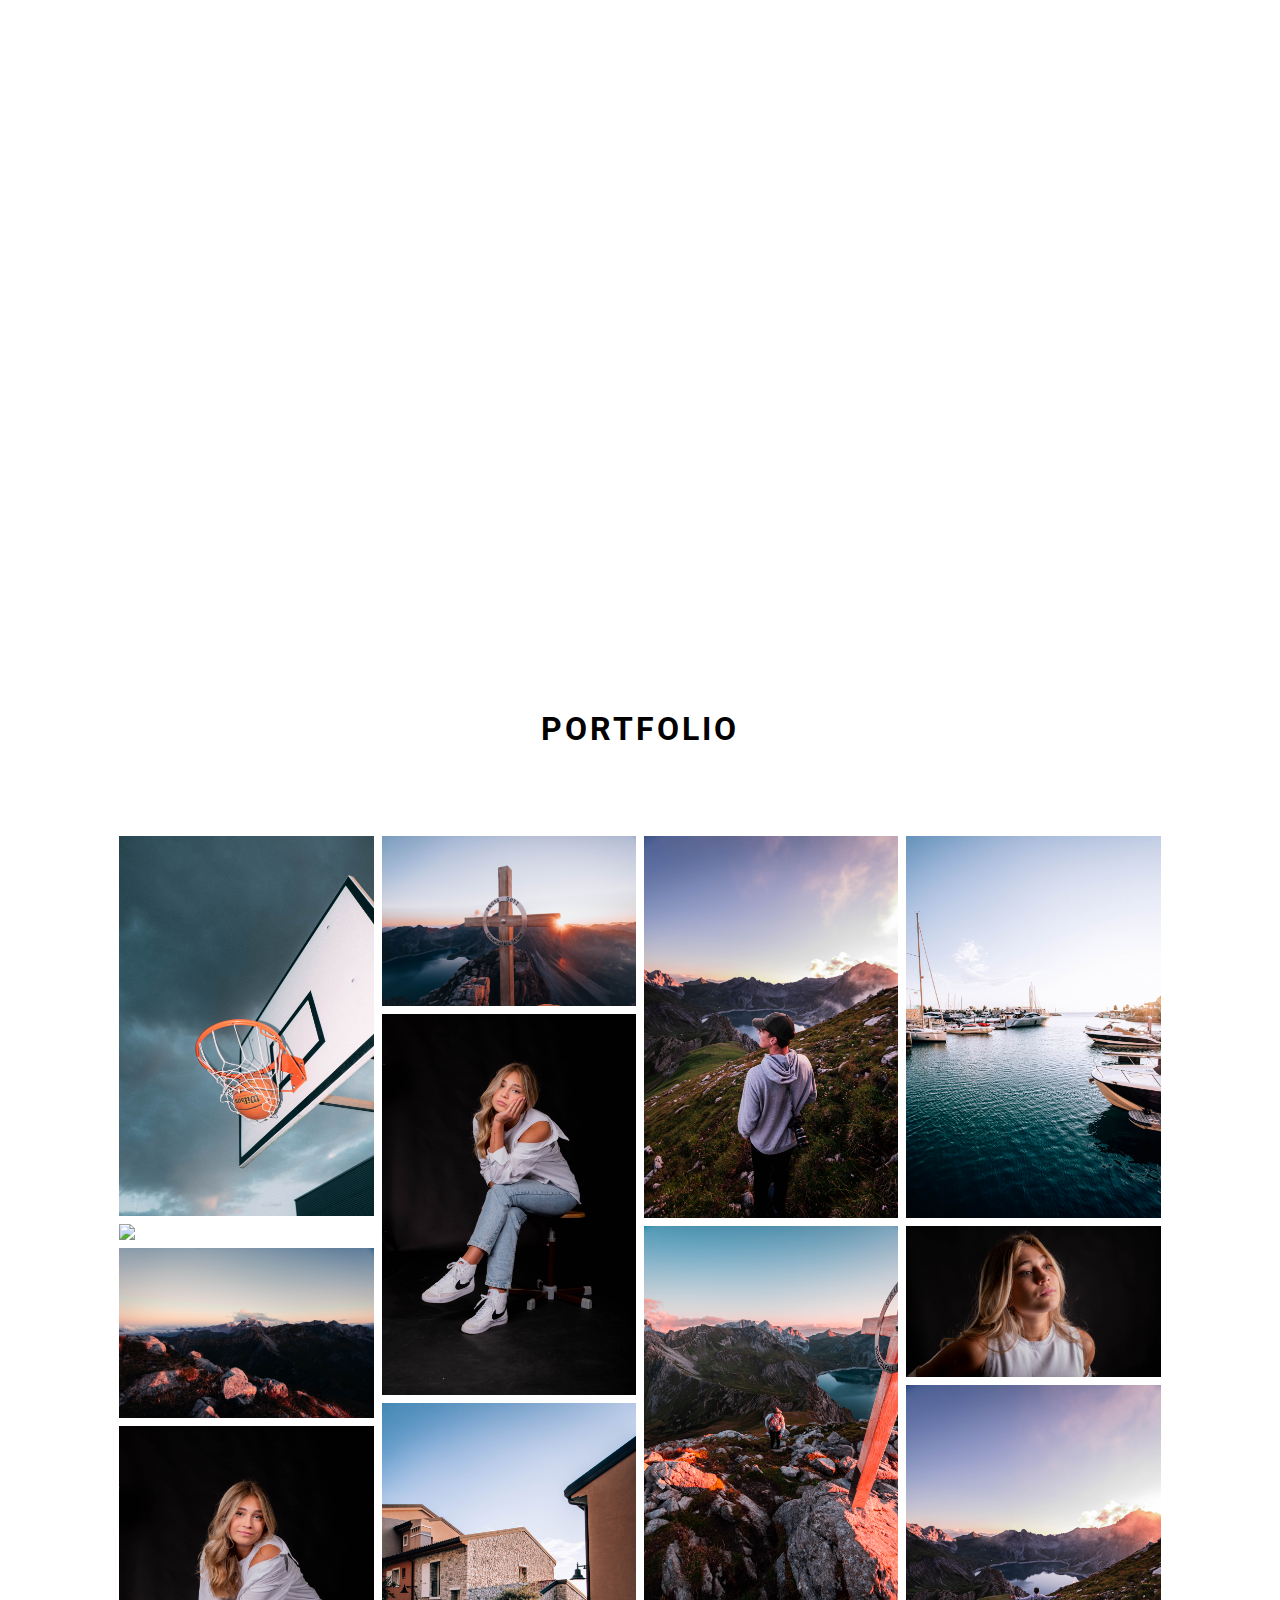
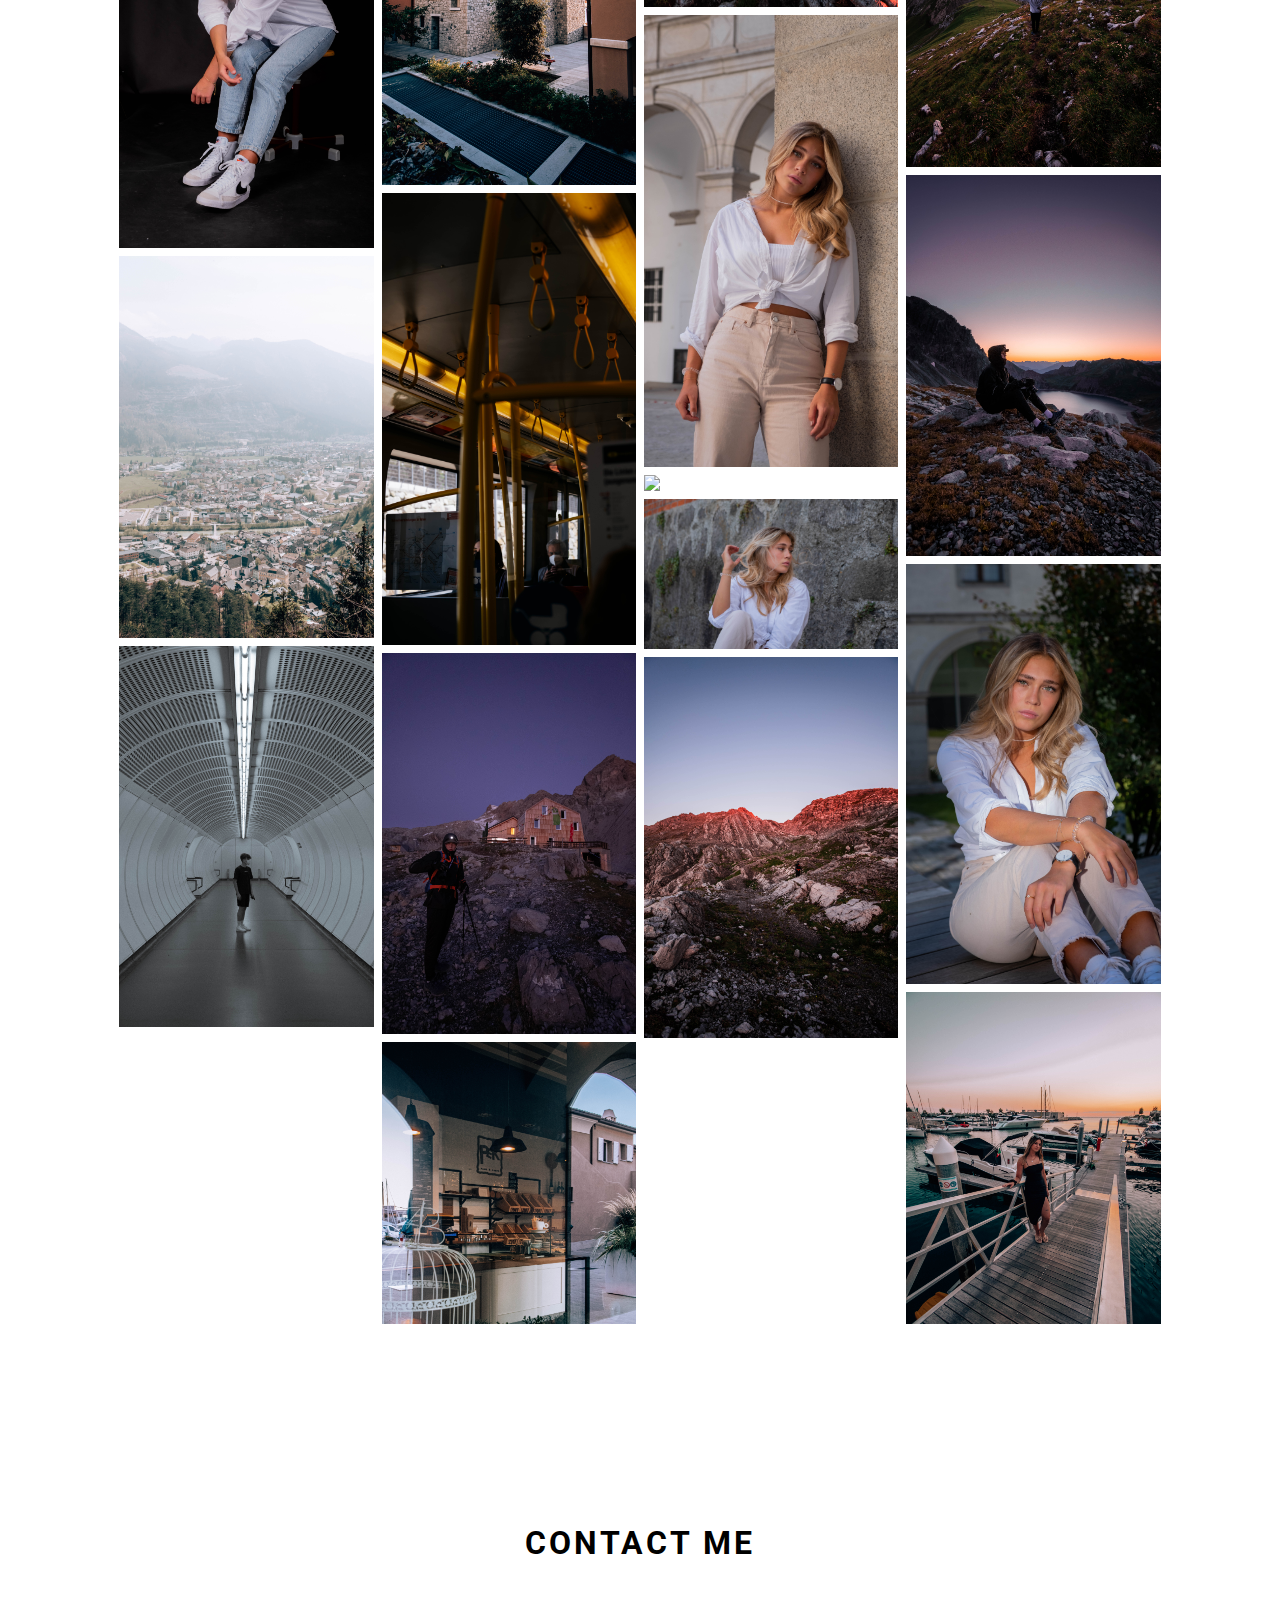
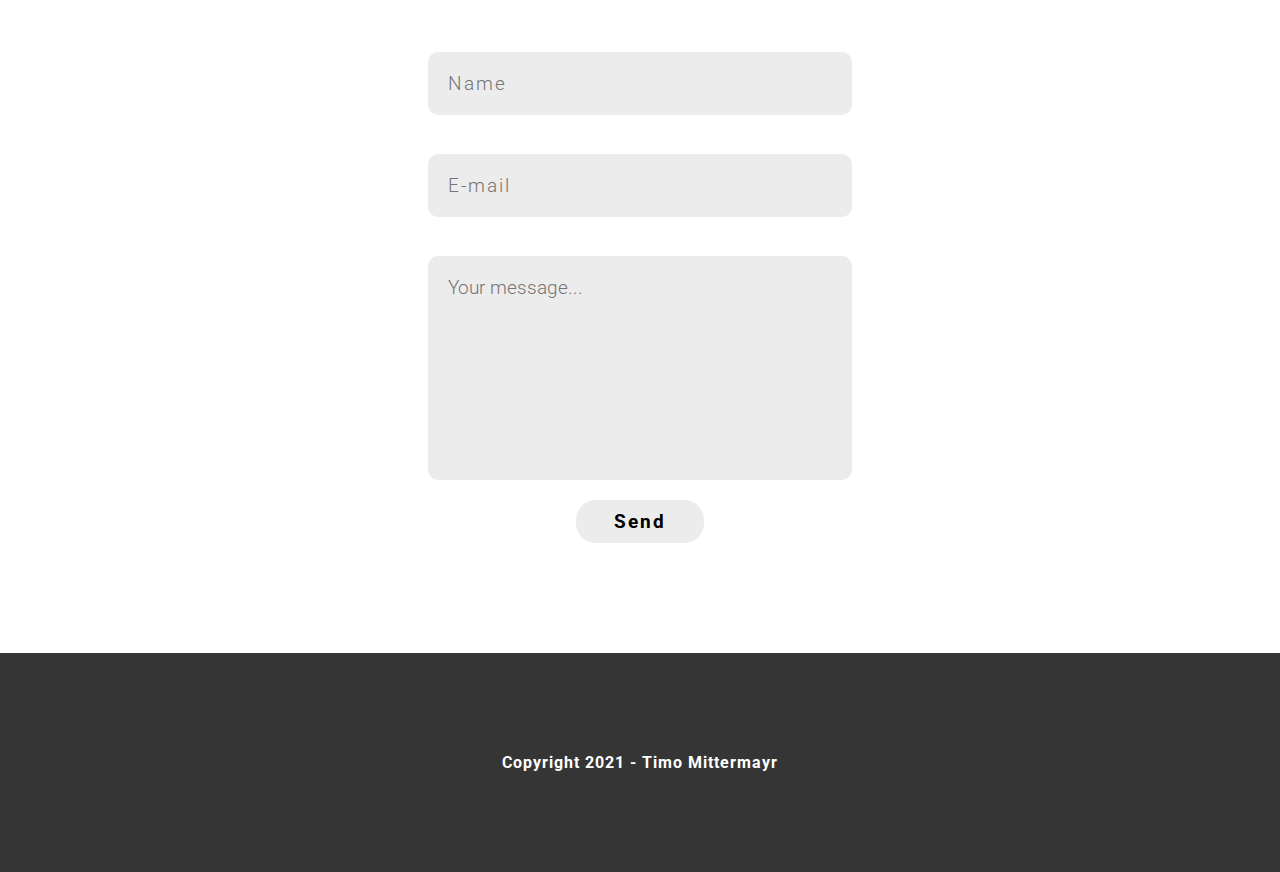
==== index.html @ f111b29a "Update index.html" ====
<!DOCTYPE html>
<html lang="en">
<head>
    <meta charset="UTF-8">
    <meta http-equiv="X-UA-Compatible" content="IE=edge">
    <meta name="viewport" content="width=device-width, initial-scale=1.0">
    <title>Timo Mittermayr - Portfolio</title>
    <link rel="stylesheet" type="text/css" href="css/style.css">
</head>
<body>
    <div id="nav">
        <div id="navh">
            <a href="#portfoliodiv">Portfolio</a>
            <a href="#contactme">Contact me</a>
        </div>
        <a href="https://www.instagram.com/timo.mittermayr/" target="_blank"><img src="img/instaicon.png"></a>
    </div>
    <div id="start">
        <h1>TIMO MITTERMAYR/h1>
        <h4>Photograph, Videograph</h4>
        <!--<p>My name is Timo Mittermayr, I'm 16 years old and live in Linz/Austria.</p>
        <p>I have been a hobby video-/photograher for several years and I'm always open for new challenges and experiences</p>
        -->
    </div>

    <div id="portfoliodiv">
        <h1 class="headlines">PORTFOLIO</h1>
        <div class="row">
            <div class="column">
            <img src="img/10.jpg">
            <img src="img/21.jpg">
            <img src="img/20.jpg">
            <img src="img/7.jpg">
            <img src="img/27.jpg">
            <img src="img/2.jpg">
            </div>
            <div class="column">
                <img src="img/19.jpg">
                <img src="img/8.jpg">
                <img src="img/11.jpg">
                <img src="img/1.jpg">
                <img src="img/23.jpg">
                <img src="img/13.jpg">
            </div>
            <div class="column">
                <img src="img/16.jpg">
                <img src="img/18.jpg">
                <img src="img/4.jpg">
                <img src="img/22.jpg">
                <img src="img/3.jpg">
                <img src="img/25.jpg">
            </div>
            <div class="column">
                <img src="img/12.jpg">
                <img src="img/9.jpg">
                <img src="img/15.jpg">
                <img src="img/24.jpg">
                <img src="img/26.jpg">
                <img src="img/14.jpg">
            </div>
        </div>
        <div id="bottom"></div>
    </div>

    <div id="contactme">
        <h1 class="headlines">CONTACT ME</h1>
        <form action="" id="form">
            <input type="text" id="name" name="name" placeholder="Name"><br>
            <input type="text" id="email" name="email" placeholder="E-mail"><br>
            <textarea rows="8" cols="50" name="message" placeholder="Your message..."></textarea>
            <input type="submit" value="Send" id="send">
        </form> 
    </div>

    <footer>
        <h4>Copyright 2021 - Timo Mittermayr</h4>
    </footer>
</body>
</html>
---- css/style.css ----
@import url('https://fonts.googleapis.com/css2?family=Roboto:wght@300;700&display=swap');

body {
  box-sizing: border-box;
  overflow-x: hidden;
}

* {
  margin: 0;
  padding: 0;
  font-family: 'Roboto', sans-serif;  
  font-weight: bold;
}

html {
  scroll-behavior: smooth;
  
}

#start {
  width: 100vw;
  height: 70vh;
  background-image: url(../img/start.jpg);
  background-size: cover;
  background-attachment: fixed;
  background-position: bottom;
  display: flex;
  justify-content: center;
  align-items: center;
  flex-direction: column;
  color: white;
}

#start h1 {
  font-size: 300%;
  margin-bottom: 20px;
  letter-spacing: 5px;
  font-weight: bold;
}

#start h4 {
  margin-bottom: 20px;
}

#nav {
  width: 100vw;
  display: flex;
  justify-content: space-between;
  align-items: center;
  padding-top: 70px;
  position: absolute;
  top: 0;
  left: 0;
}

#nav img {
  width: 40px;
  margin-right: 70px;
  filter: invert(1);
  cursor: pointer;
}

#nav a {
  padding: 0 20px;
  color: white;
  text-decoration: none;
  font-size: 120%;
  cursor: pointer;
}

#navh {
  padding-left: 70px;
  display: flex;
}

#aboutme {
  padding: 5vw 0;
  text-align: center;
}

#aboutme h1 {
  letter-spacing: 5px;
  text-transform: uppercase;
  margin-bottom: 20px;
}

#aboutme p {
  letter-spacing: 2px;
  font-size: 150%;
}

#bottom {
  width: 100%;
  height: 200px;
  background-color: white;
  margin-top: -100px;
  z-index: 99;
  position: relative;
}

.headlines {
  text-align: center;
  letter-spacing: 3px;
  margin-bottom: 80px;
}

#portfoliodiv {
  padding-top: 80px;
} 


.row {
    display: flex;
    flex-wrap: wrap;
    padding: 0 4px;
    max-width: 100vw;
    justify-content: center;
    margin-top: 20px;
}

#contactme {
  width: 100vw;
  display: flex;
  justify-content: center;
  align-items: center;
  flex-direction: column;
  margin-bottom: 100px;
}

form {
  display: flex;
  justify-content: center;
  align-items: center;
  flex-direction: column;
}

form input {
  width: 30vw;
  padding: 20px;
  border-radius: 10px;
  outline: none;
  border: none;
  margin: 10px 0;
  background-color: rgb(236, 236, 236);
  font-size: 120%;
  font-weight: 300;
  letter-spacing: 2px;
}

textarea {
  width: 30vw;
  padding: 20px;
  border: none;
  margin: 10px 0;
  border-radius: 10px;
  background-color: rgb(236, 236, 236);
  resize: none;
  font-size: 120%;
  outline: none;
  font-weight: 300;
}

#send {
  width: 10vw;
  padding: 10px;
  border-radius: 20px;
  cursor: pointer;
  transition: 200ms all;
  font-weight: bold;
}

#send:hover {
  background-color: rgb(219, 219, 219);
}

#message {
  height: 200px;
}

footer {
  background-color: rgb(53, 53, 53);
  color: white;
  text-align: center;
  padding: 100px 0;
  letter-spacing: 1px;
}

  
  /* Create four equal columns that sits next to each other */
  .column {
    flex: 20%;
    max-width: 20%;
    padding: 0 4px;
  }
  
  .column img {
    margin-top: 8px;
    vertical-align: middle;
    width: 100%;
    position: relative;
    z-index: 2;
  }
  
  /* Responsive layout - makes a two column-layout instead of four columns */
  @media screen and (max-width: 800px) {
    .column {
      flex: 50%;
      max-width: 50%;
    }
  }
  
  /* Responsive layout - makes the two columns stack on top of each other instead of next to each other */
  @media screen and (max-width: 600px) {
    .column {
      flex: 80%;
      max-width: 80%;
    }
    #bottom {
      display: none;
    }
    #contactme h1 {
      margin-top: 150px;
    }
    form input {
      width: 80vw;
    }
    textarea {
      width: 80vw;
    }
    #send {
      width: 50vw;
    }
    #nav {
      padding-top: 20px;
      background-color: white;
      padding-bottom: 20px;
      justify-content: center;
    }
    #navh {
      padding-left: 20px;
      font-size: 85%;
    }
    #navh a {
      color: black;
    }
    #start h1 {
      font-size: 200%;
      width: 80vw;
      text-align: center;
    }
    #start {
      height: 100vh;
    }
    #nav img {
      display: none;
    }
    #start {
      background-position: 50%;
      background-attachment:scroll;
    }

  }
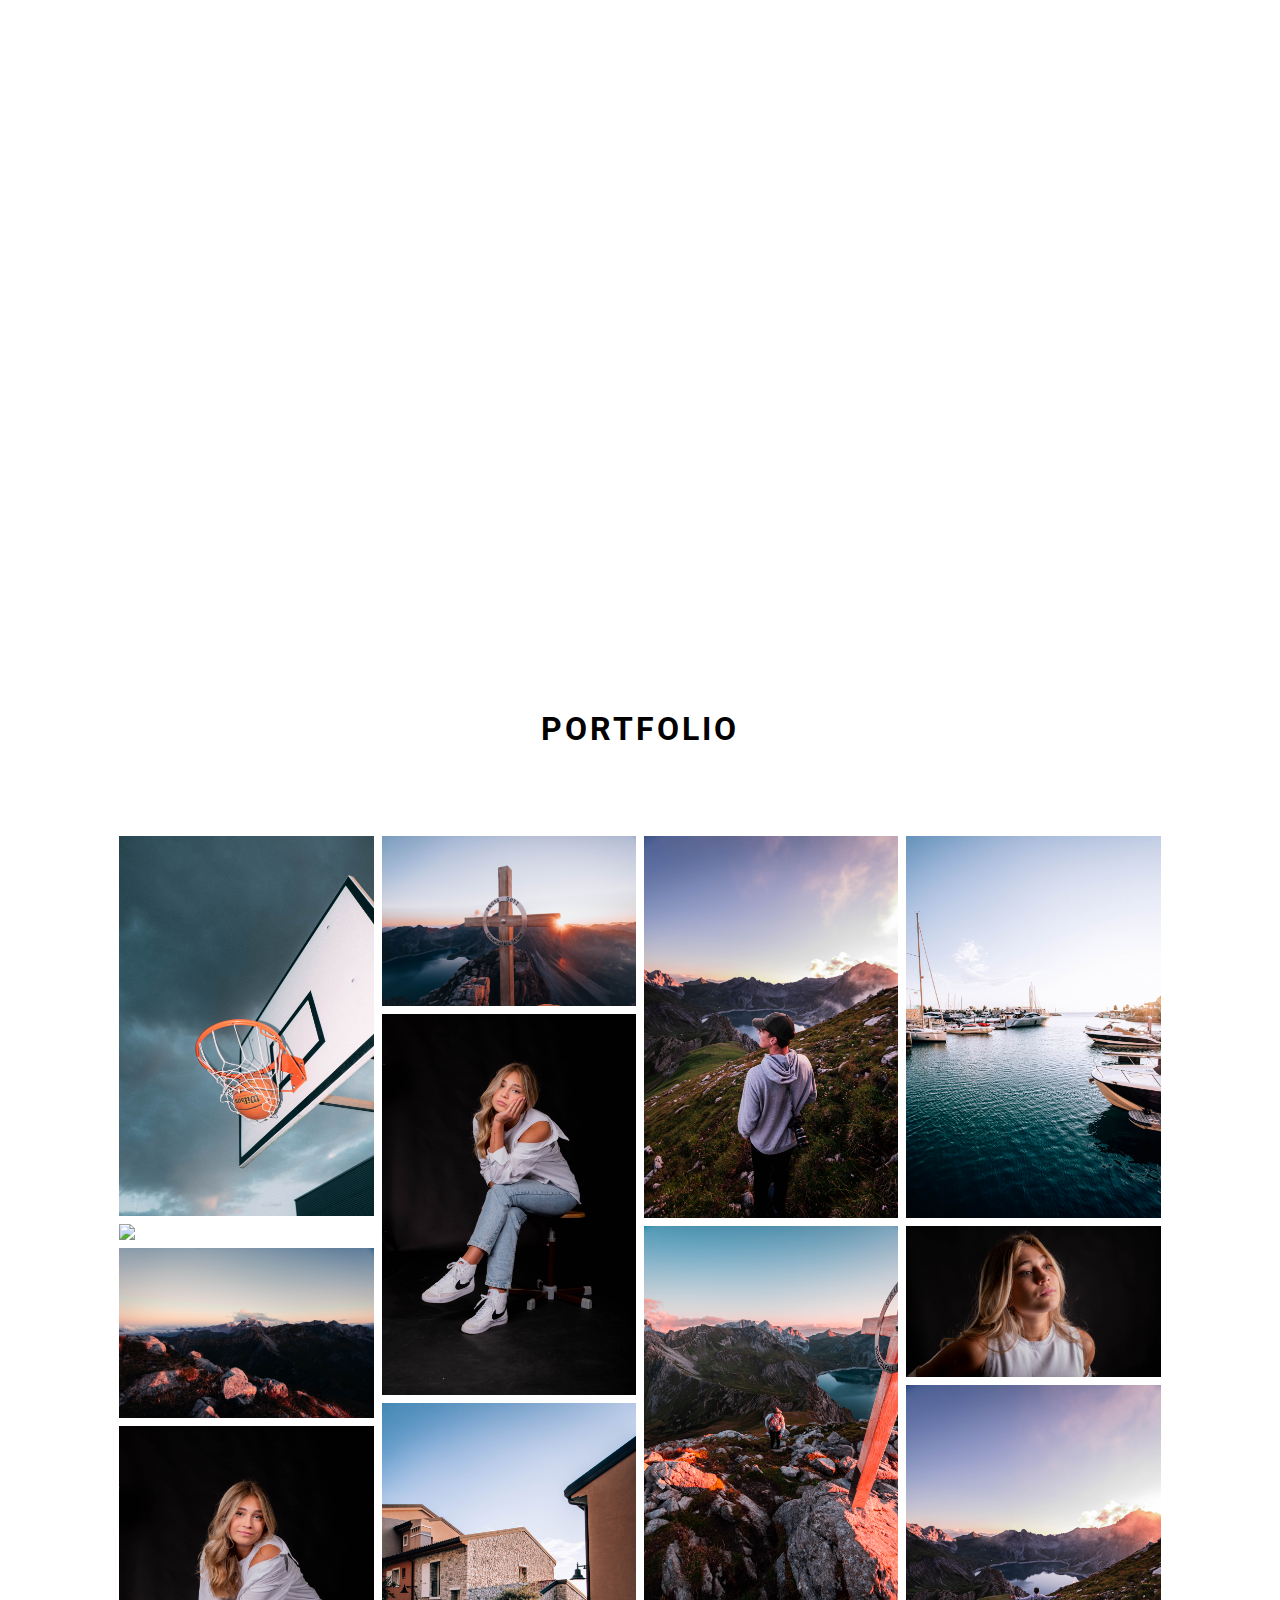
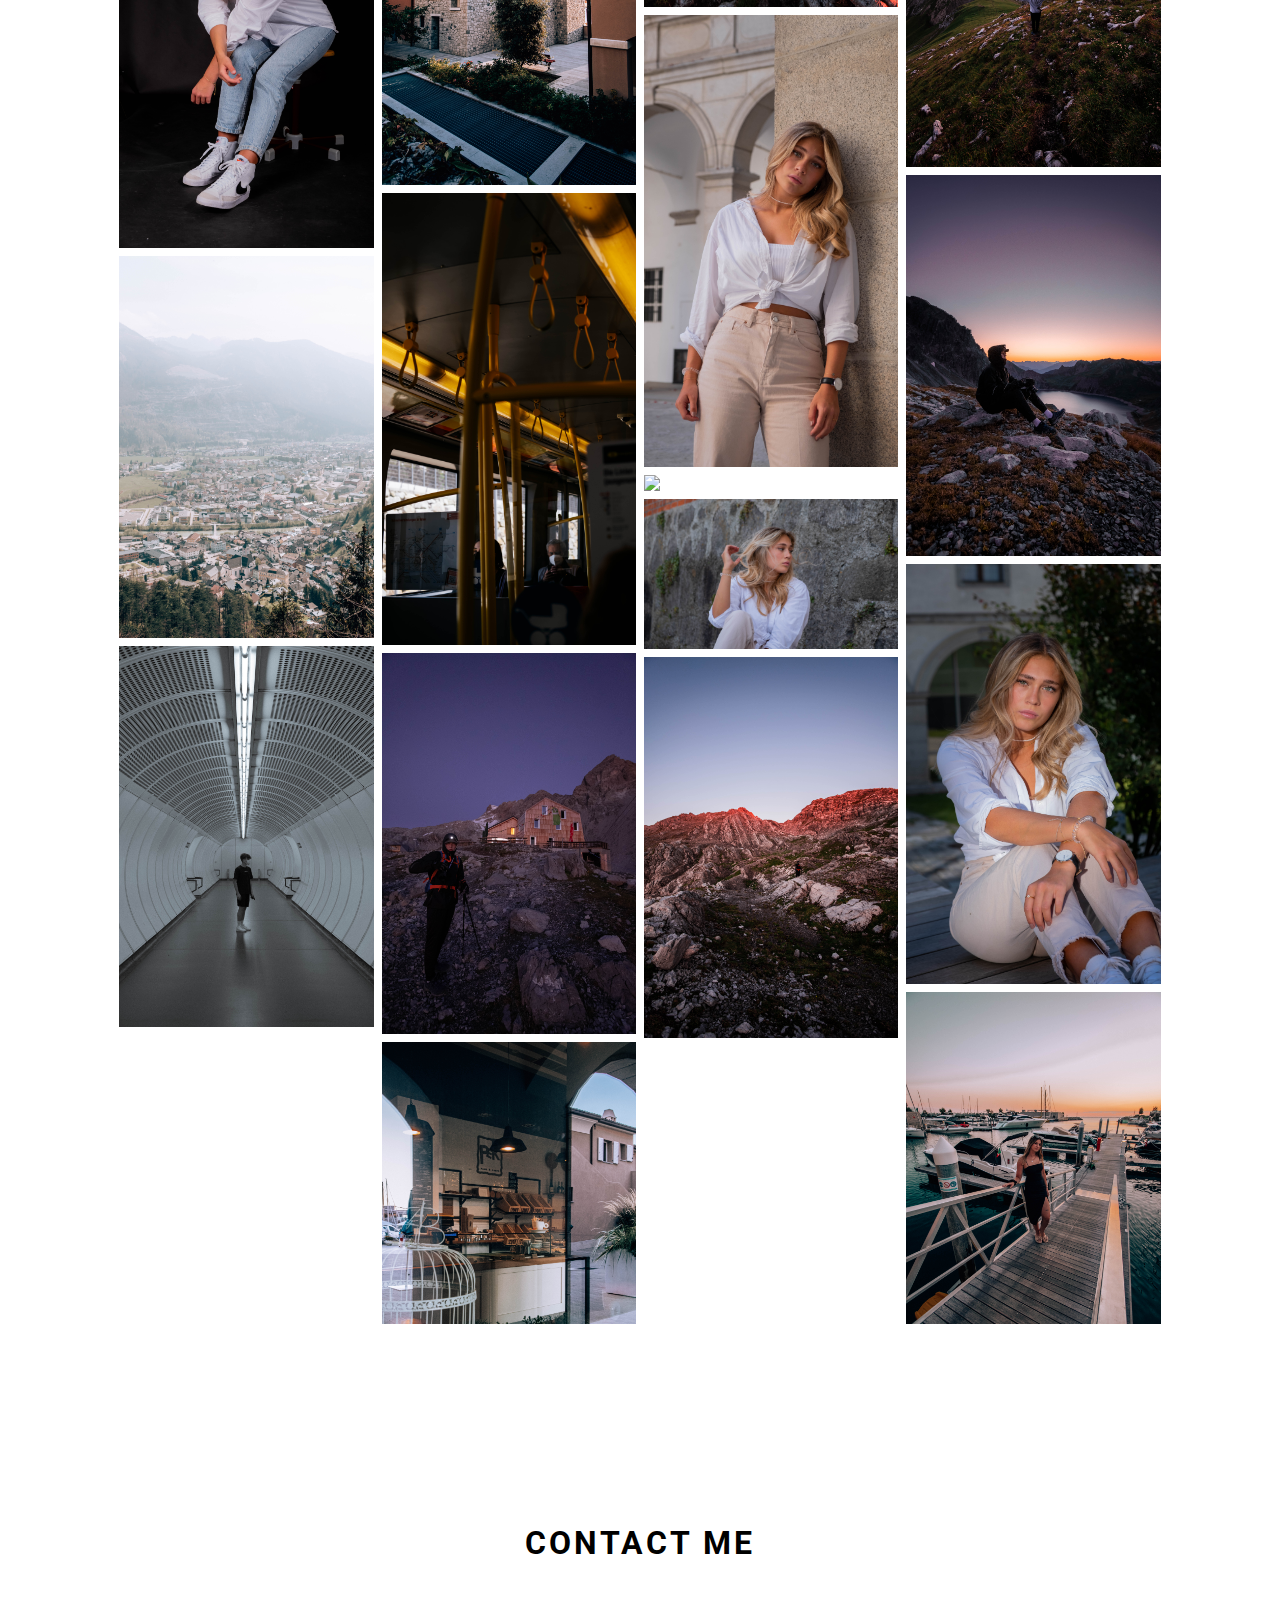
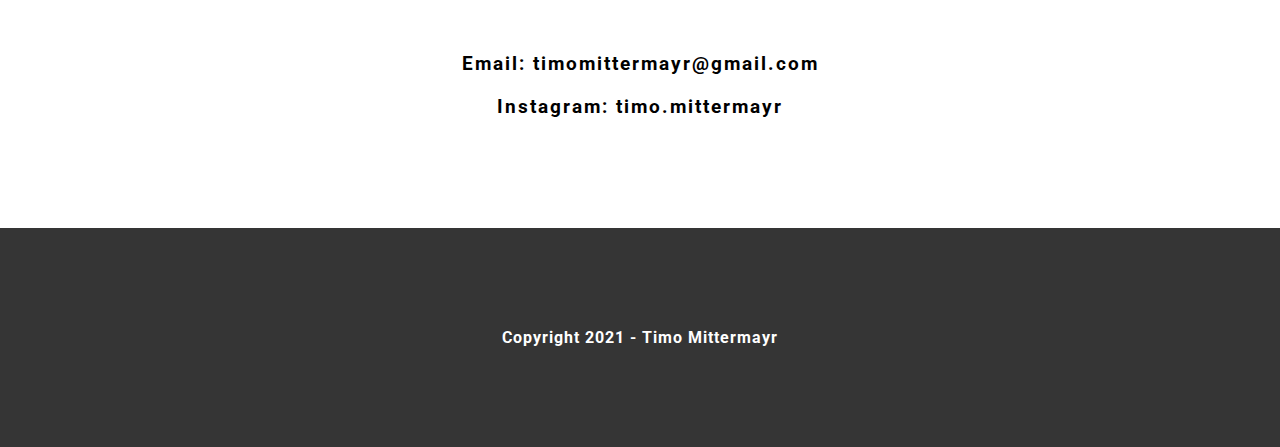
==== commit 43f6003a: "Update index.html" ====
--- a/index.html
+++ b/index.html
@@ -4,8 +4,9 @@
     <meta charset="UTF-8">
     <meta http-equiv="X-UA-Compatible" content="IE=edge">
     <meta name="viewport" content="width=device-width, initial-scale=1.0">
-    <title>Timo Mittermayr - Portfolio</title>
+    <title>Timo Mittermayr   -   Portfolio</title>
     <link rel="stylesheet" type="text/css" href="css/style.css">
+    <link rel="icon" href="img/logo.png" type="image/x-icon">
 </head>
 <body>
     <div id="nav">
@@ -16,7 +17,7 @@
         <a href="https://www.instagram.com/timo.mittermayr/" target="_blank"><img src="img/instaicon.png"></a>
     </div>
     <div id="start">
-        <h1>TIMO MITTERMAYR/h1>
+        <h1>TIMO MITTERMAYR</h1>
         <h4>Photograph, Videograph</h4>
         <!--<p>My name is Timo Mittermayr, I'm 16 years old and live in Linz/Austria.</p>
         <p>I have been a hobby video-/photograher for several years and I'm always open for new challenges and experiences</p>
@@ -64,12 +65,15 @@
 
     <div id="contactme">
         <h1 class="headlines">CONTACT ME</h1>
+        <!--
         <form action="" id="form">
             <input type="text" id="name" name="name" placeholder="Name"><br>
             <input type="text" id="email" name="email" placeholder="E-mail"><br>
             <textarea rows="8" cols="50" name="message" placeholder="Your message..."></textarea>
             <input type="submit" value="Send" id="send">
-        </form> 
+        </form> -->
+        <a href="mailto:timomittermayr.at">Email: timomittermayr@gmail.com</a>
+        <a href="https://www.instagram.com/timo.mittermayr/">Instagram: timo.mittermayr</a>
     </div>
 
     <footer>
--- a/css/style.css
+++ b/css/style.css
@@ -186,6 +186,13 @@
   letter-spacing: 1px;
 }
 
+#contactme a {
+  font-size: 120%;
+  text-decoration: none;
+  color: black;
+  letter-spacing: 2px;
+  margin: 10px 0;
+}
   
   /* Create four equal columns that sits next to each other */
   .column {
@@ -220,7 +227,11 @@
       display: none;
     }
     #contactme h1 {
-      margin-top: 150px;
+      margin-top: 30px;
+      margin-bottom: 20px;
+    }
+    #portfoliodiv {
+      margin-bottom: 100px;
     }
     form input {
       width: 80vw;
@@ -238,8 +249,9 @@
       justify-content: center;
     }
     #navh {
-      padding-left: 20px;
+      padding-left: 0;
       font-size: 85%;
+      text-align: center;
     }
     #navh a {
       color: black;
@@ -255,9 +267,19 @@
     #nav img {
       display: none;
     }
+    #nav > a {
+      display: none;
+    }
     #start {
       background-position: 50%;
       background-attachment:scroll;
     }
-
-  }
+    form input {
+      padding: 15px;
+      font-size: 100%;
+    }
+    textarea {
+      padding: 15px;
+      font-size: 100%;
+    }
+  }
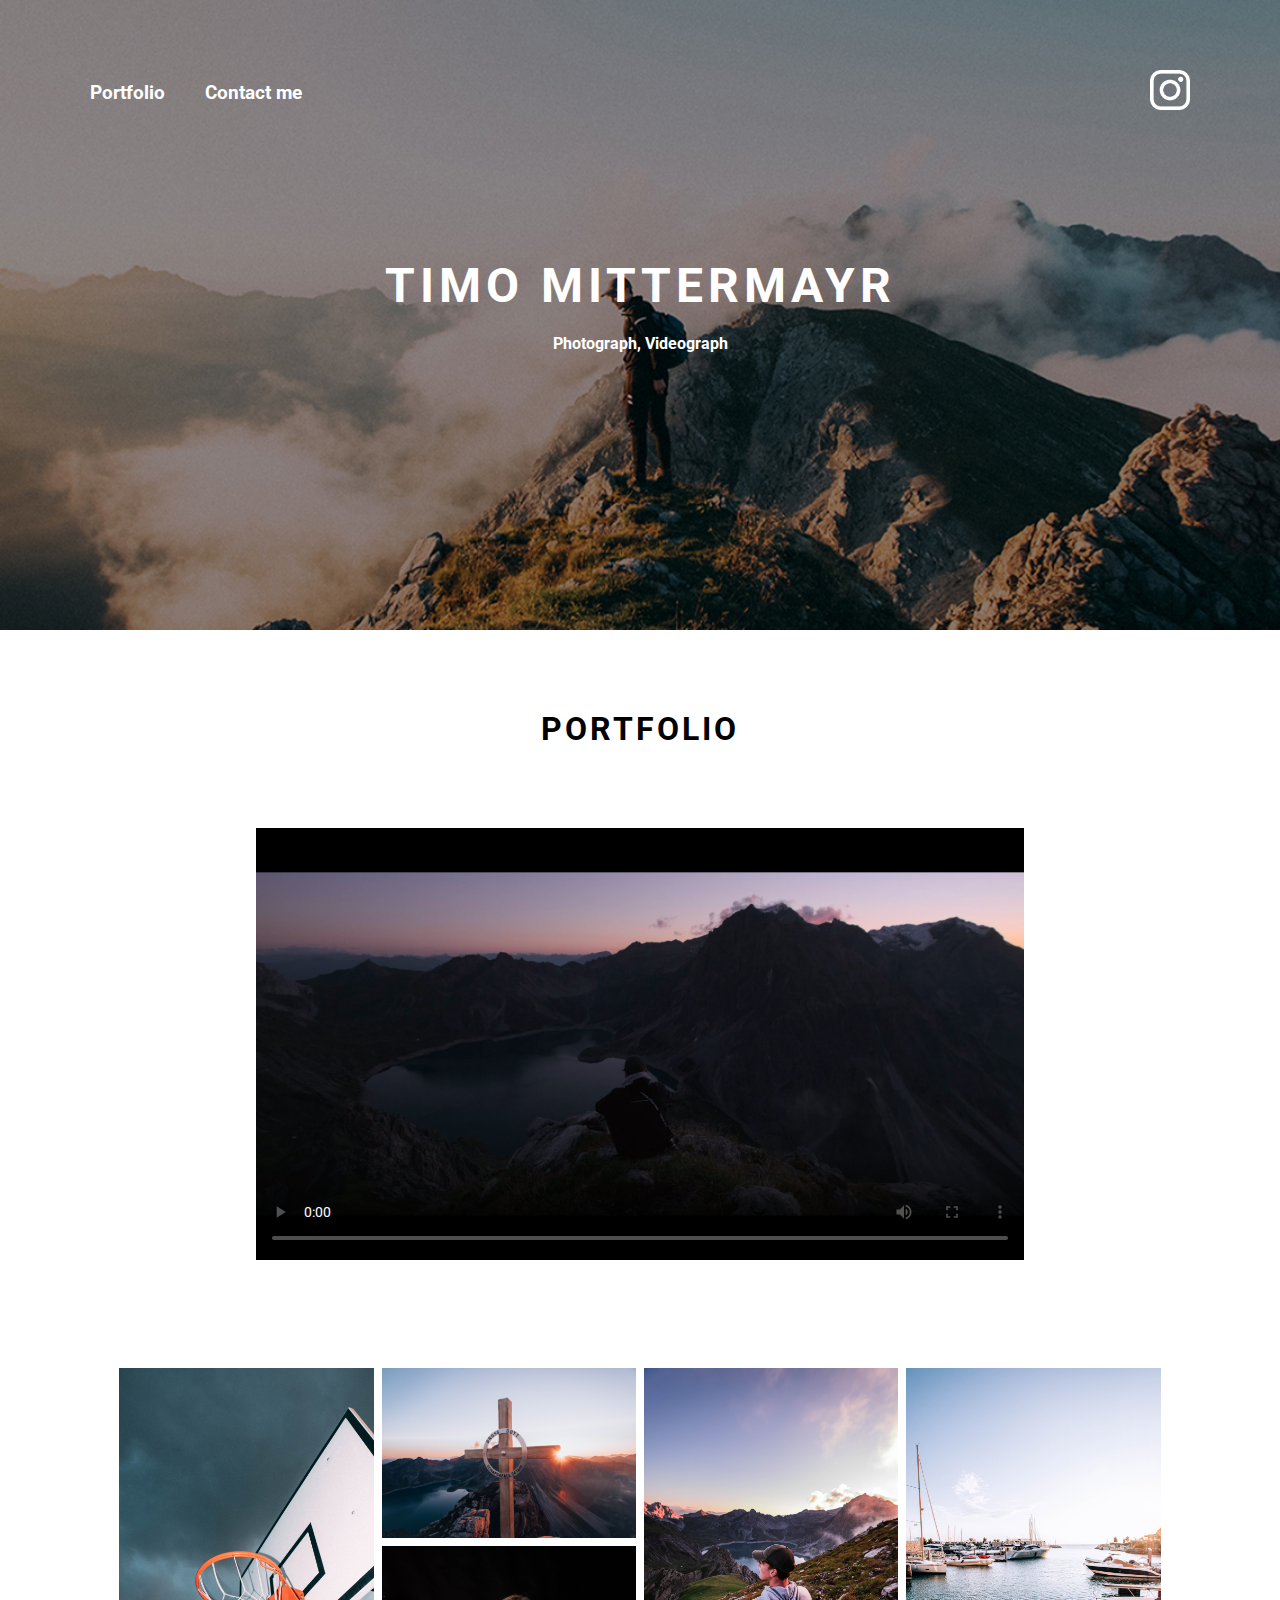
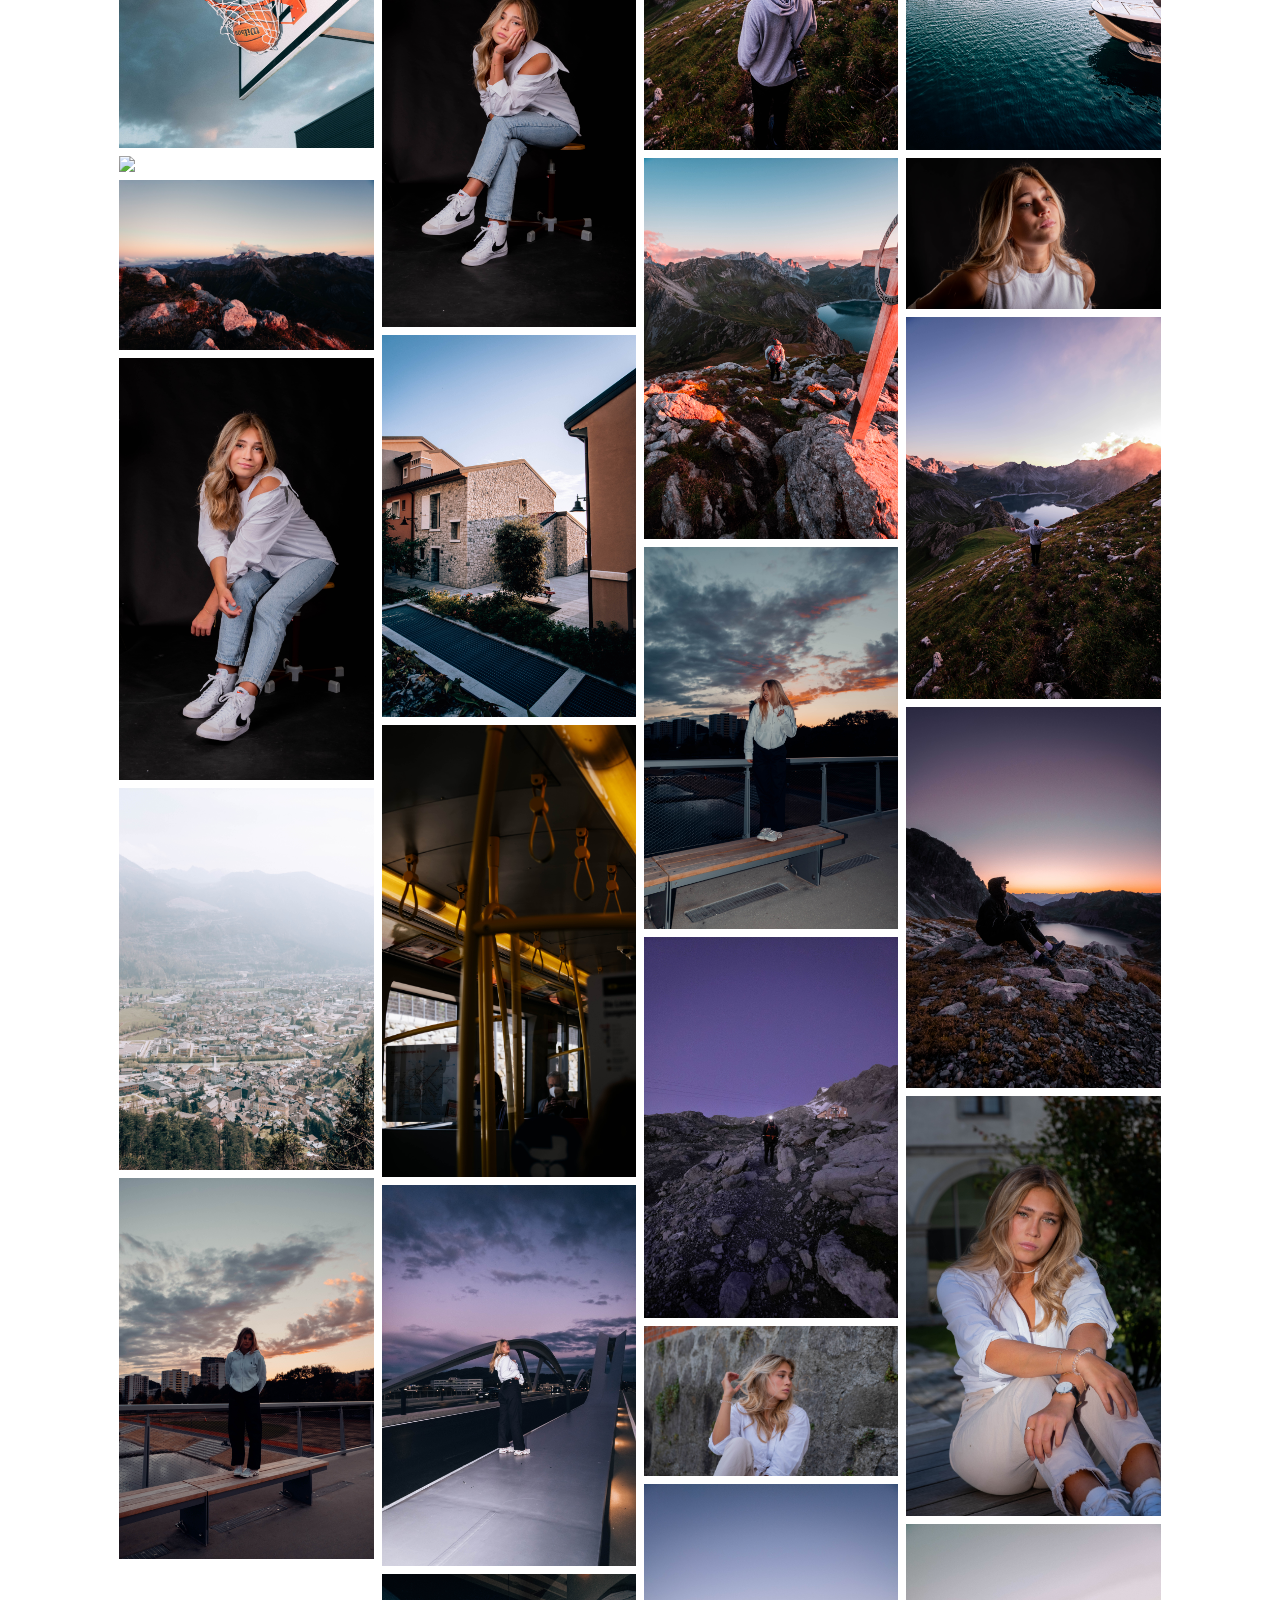
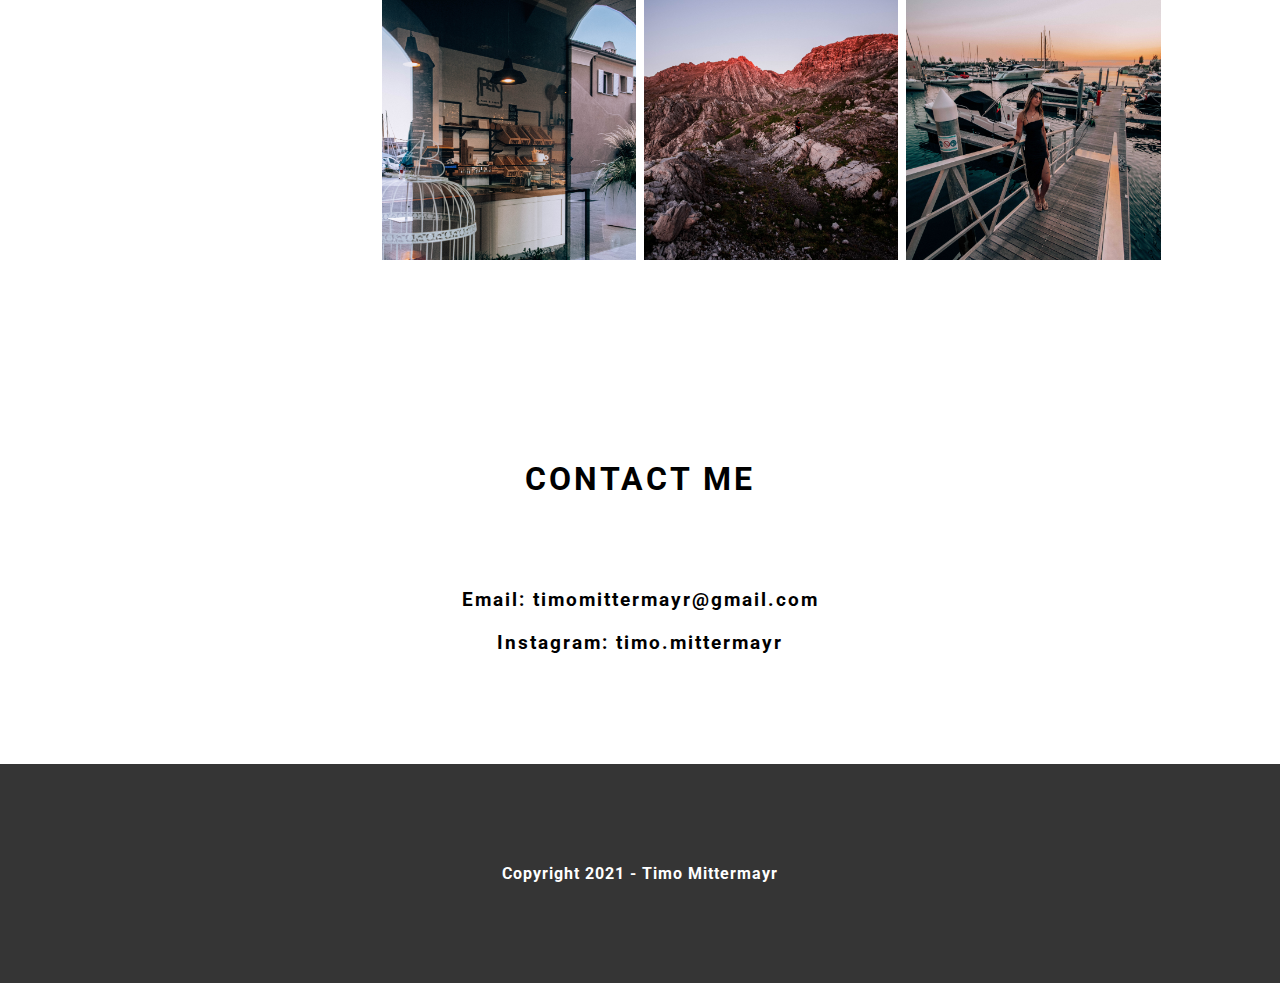
==== commit af0a7cb4: "luenersee video added" ====
--- a/index.html
+++ b/index.html
@@ -26,6 +26,9 @@
 
     <div id="portfoliodiv">
         <h1 class="headlines">PORTFOLIO</h1>
+        <div id="videodiv">    
+            <video src="vids/luenersee_vid.mp4" id="vid1" poster="img/vid1_thumbnail.png" controls></video>
+        </div>
         <div class="row">
             <div class="column">
             <img src="img/10.jpg">
--- a/css/style.css
+++ b/css/style.css
@@ -193,6 +193,23 @@
   letter-spacing: 2px;
   margin: 10px 0;
 }
+
+
+/* Video */
+#videodiv {
+  width: 100vw;
+  display: flex;
+  justify-content: center;
+  align-items: center;
+  margin-bottom: 100px;
+}
+#vid1 {
+  width: 60vw;
+  height: auto;
+}
+
+
+
   
   /* Create four equal columns that sits next to each other */
   .column {
@@ -215,6 +232,9 @@
       flex: 50%;
       max-width: 50%;
     }
+    #vid1 {
+      width: 90vw;
+    }
   }
   
   /* Responsive layout - makes the two columns stack on top of each other instead of next to each other */
@@ -282,4 +302,7 @@
       padding: 15px;
       font-size: 100%;
     }
+    #vid1 {
+      width: 95vw;
+    }
   }
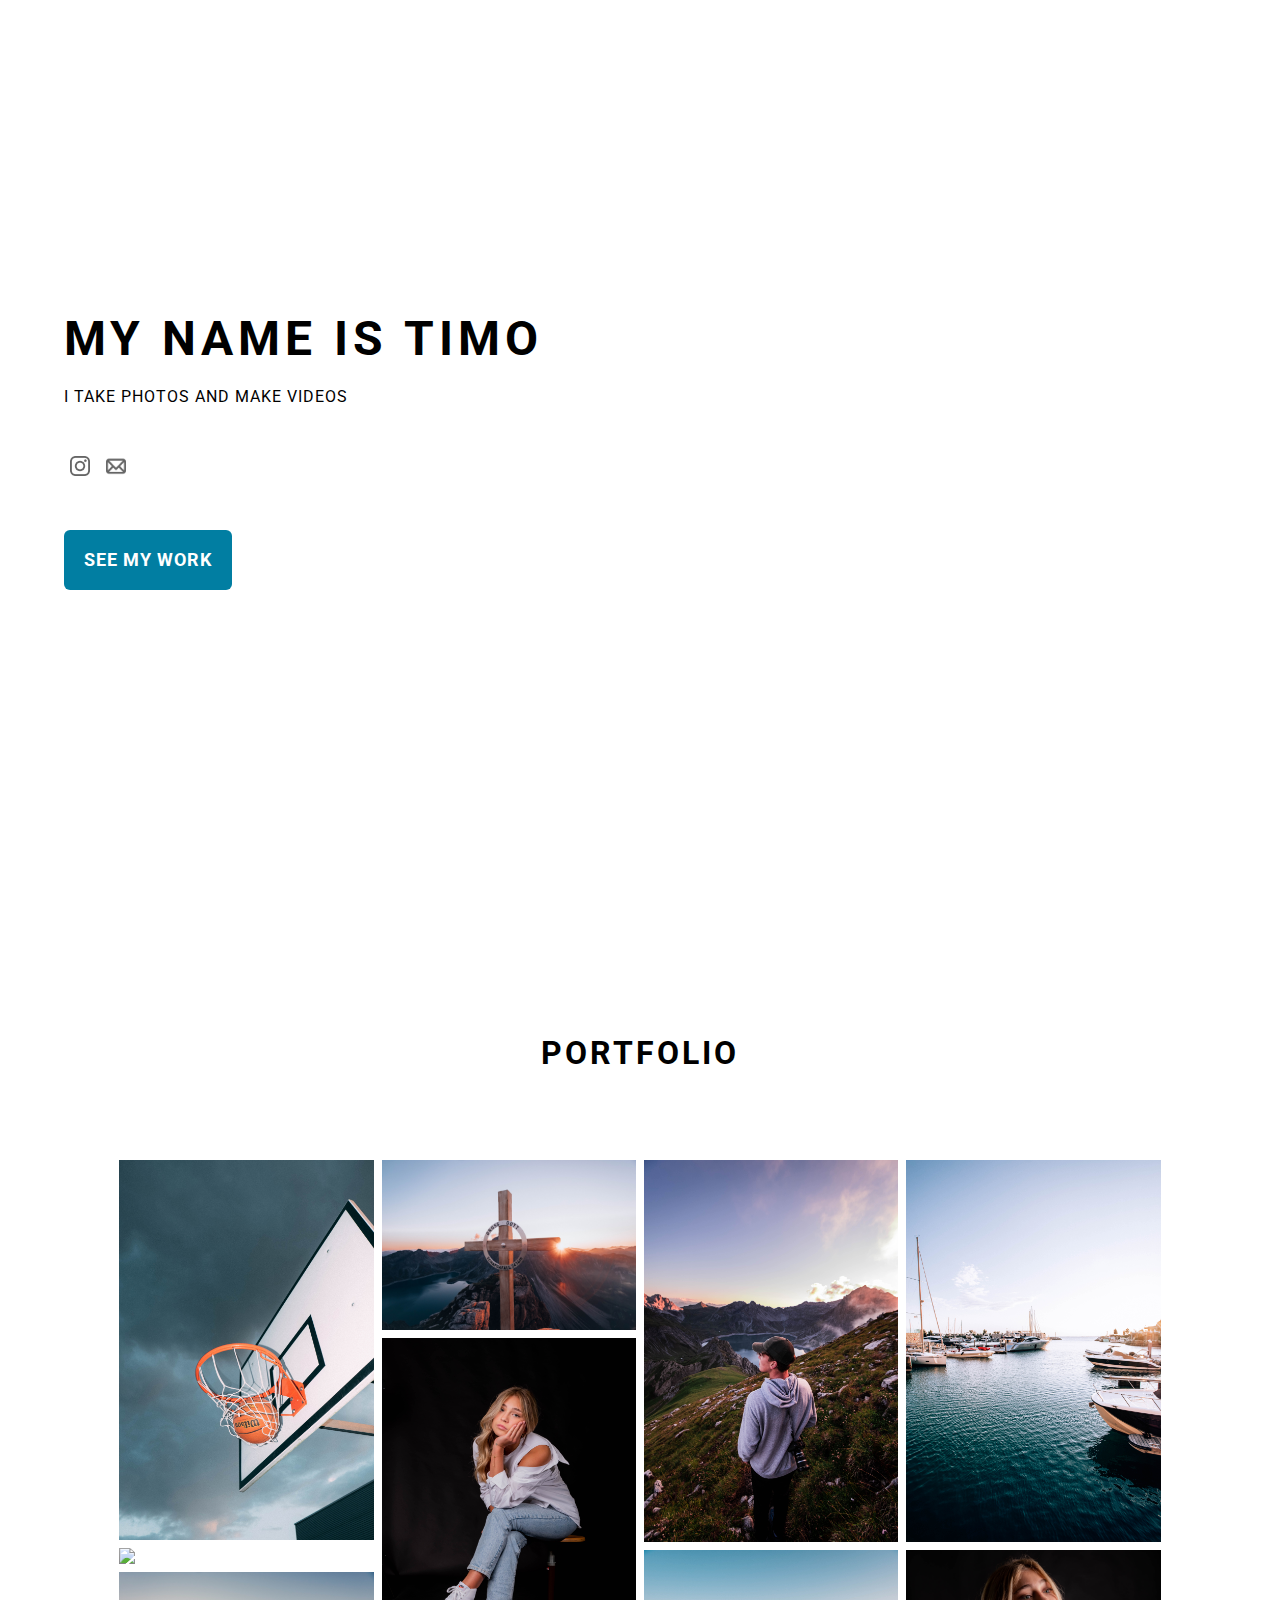
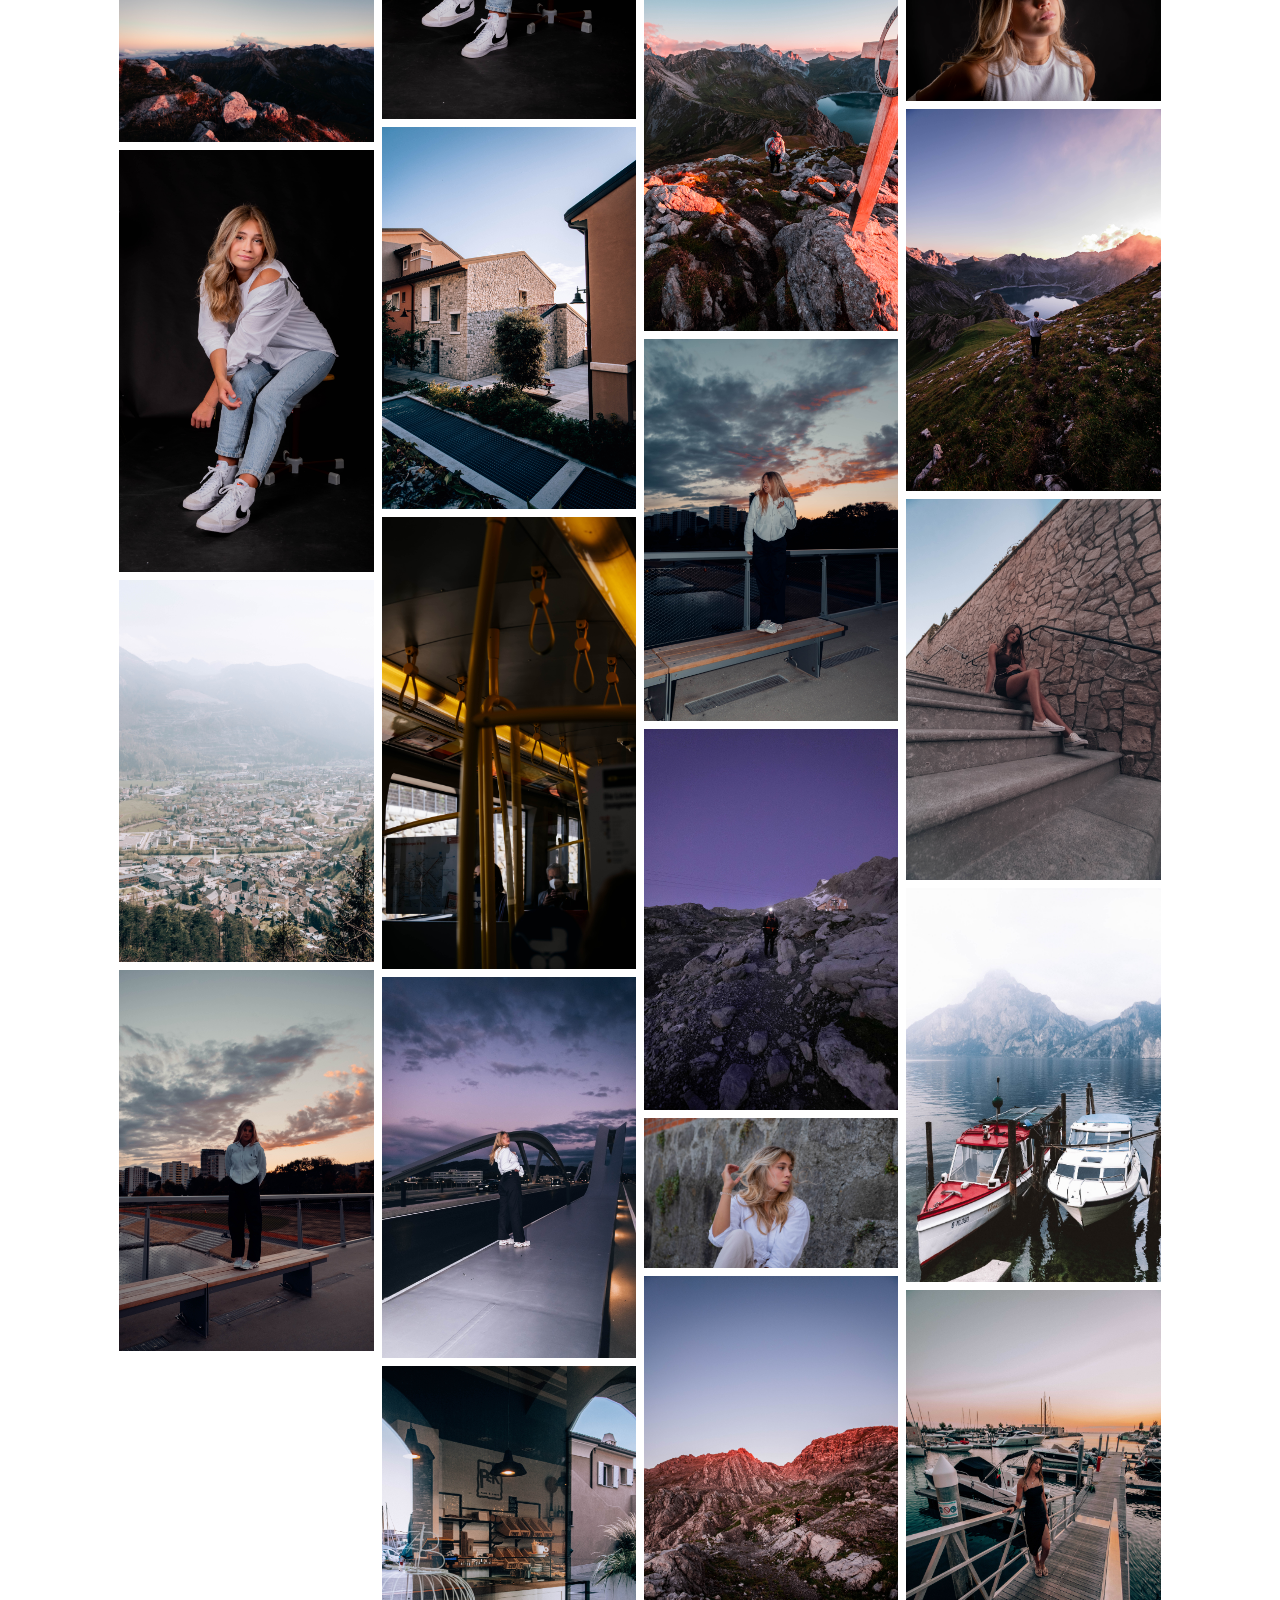
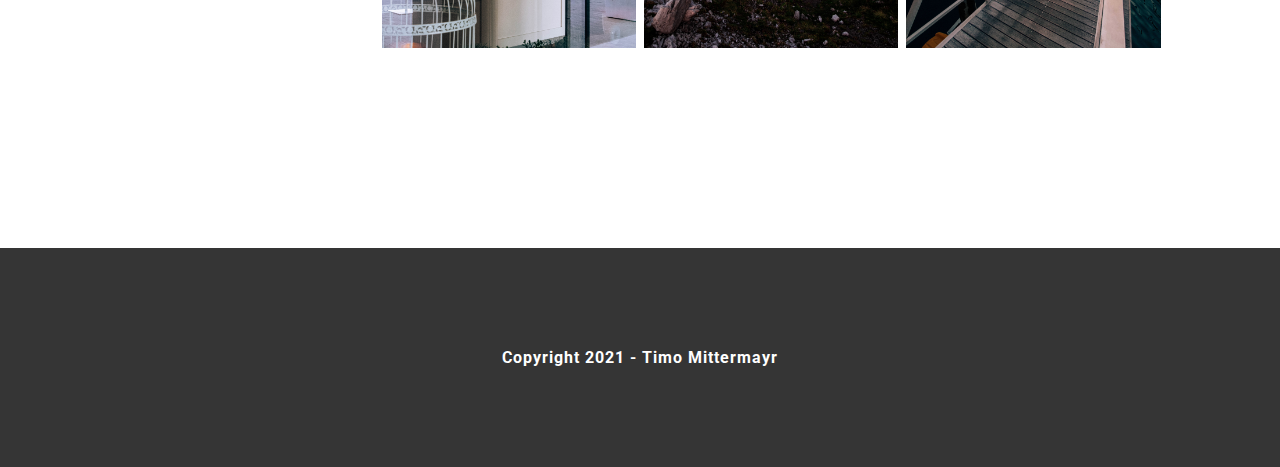
==== commit 67882e23: "changed whole startpage" ====
--- a/index.html
+++ b/index.html
@@ -9,26 +9,29 @@
     <link rel="icon" href="img/logo.png" type="image/x-icon">
 </head>
 <body>
-    <div id="nav">
+    <!--<div id="nav">
         <div id="navh">
             <a href="#portfoliodiv">Portfolio</a>
             <a href="#contactme">Contact me</a>
         </div>
-        <a href="https://www.instagram.com/timo.mittermayr/" target="_blank"><img src="img/instaicon.png"></a>
+    </div>-->
+    <div id="start">
+        <div id="startdes">
+            <h1>My name is Timo</h1>
+            <h4>I take photos and make videos</h4>
+            <div id="socials">
+                <a href="https://www.instagram.com/timo.mittermayr/" target="_blank"><img src="img/instaicon.png"></a>
+                <a href="mailto:timomittermayr@gmail.com" target="_blank"><img src="img/mailicon.png"></a>
+            </div>
+            <a href="#portfoliodiv"><button>See my work</button></a>
+        </div>
+        <img src="img/rigth1.jpg" id="startimg">
     </div>
-    <div id="start">
-        <h1>TIMO MITTERMAYR</h1>
-        <h4>Photograph, Videograph</h4>
-        <!--<p>My name is Timo Mittermayr, I'm 16 years old and live in Linz/Austria.</p>
-        <p>I have been a hobby video-/photograher for several years and I'm always open for new challenges and experiences</p>
-        -->
-    </div>
-
     <div id="portfoliodiv">
         <h1 class="headlines">PORTFOLIO</h1>
-        <div id="videodiv">    
+        <!--<div id="videodiv">    
             <video src="vids/luenersee_vid.mp4" id="vid1" poster="img/vid1_thumbnail.png" controls></video>
-        </div>
+        </div>-->
         <div class="row">
             <div class="column">
             <img src="img/10.jpg">
@@ -66,18 +69,18 @@
         <div id="bottom"></div>
     </div>
 
+    <!--
     <div id="contactme">
         <h1 class="headlines">CONTACT ME</h1>
-        <!--
         <form action="" id="form">
             <input type="text" id="name" name="name" placeholder="Name"><br>
             <input type="text" id="email" name="email" placeholder="E-mail"><br>
             <textarea rows="8" cols="50" name="message" placeholder="Your message..."></textarea>
             <input type="submit" value="Send" id="send">
-        </form> -->
+        </form>
         <a href="mailto:timomittermayr.at">Email: timomittermayr@gmail.com</a>
         <a href="https://www.instagram.com/timo.mittermayr/">Instagram: timo.mittermayr</a>
-    </div>
+    </div>-->
 
     <footer>
         <h4>Copyright 2021 - Timo Mittermayr</h4>
--- a/css/style.css
+++ b/css/style.css
@@ -20,16 +20,64 @@
 
 #start {
   width: 100vw;
-  height: 70vh;
-  background-image: url(../img/start.jpg);
+  height: 100vh;
   background-size: cover;
   background-attachment: fixed;
   background-position: bottom;
   display: flex;
   justify-content: center;
-  align-items: center;
   flex-direction: column;
+  color: black;
+}
+
+#startdes {
+  margin-left: 10vw;
+  text-transform: uppercase;
+}
+
+#startdes h4 {
+  font-weight: lighter;
+  text-transform: uppercase;
+  letter-spacing: 1px;
+}
+
+#startdes button {
+  outline: none;
+  padding: 20px;
+  border: none;
+  border-radius: 6px;
+  margin-top: 50px;
+  font-size: 110%;
+  text-transform: uppercase;
+  font-weight: bold;
+  background-color: #017ea2;
+  letter-spacing: 1px;
   color: white;
+  cursor: pointer;
+}
+
+#socials {
+  opacity: .6;
+  margin-top: 50px;
+}
+
+#socials img {
+  width: 20px;
+  margin: 0 6px;
+}
+
+#startimg {
+  position: absolute;
+  right: 0;
+  top: 0;
+  height: 100vh;
+}
+
+#startimg2 {
+    position: absolute;
+    top: 0;
+    left: 0;
+    width: 300px;
 }
 
 #start h1 {
@@ -63,7 +111,7 @@
 
 #nav a {
   padding: 0 20px;
-  color: white;
+  color: black;
   text-decoration: none;
   font-size: 120%;
   cursor: pointer;
@@ -107,6 +155,7 @@
 
 #portfoliodiv {
   padding-top: 80px;
+  margin-top: 6vh;
 } 
 
 
@@ -226,6 +275,25 @@
     z-index: 2;
   }
   
+  @media screen and (max-width: 1700px) {
+    #startdes {
+      margin-left: 5vw;
+    }
+  }
+
+  @media screen and (max-width: 1600px) {
+    #startimg {
+      width: 50vw;
+      height: auto;
+    }
+  }
+
+  @media screen and (max-width: 1450px) {
+    #startimg {
+      opacity: 0;
+    }
+  }
+
   /* Responsive layout - makes a two column-layout instead of four columns */
   @media screen and (max-width: 800px) {
     .column {
@@ -278,8 +346,13 @@
     }
     #start h1 {
       font-size: 200%;
-      width: 80vw;
-      text-align: center;
+    }
+    #startdes {
+      display: flex;
+      justify-content: center;
+      align-items: center;
+      flex-direction: column;
+      margin: 0;
     }
     #start {
       height: 100vh;
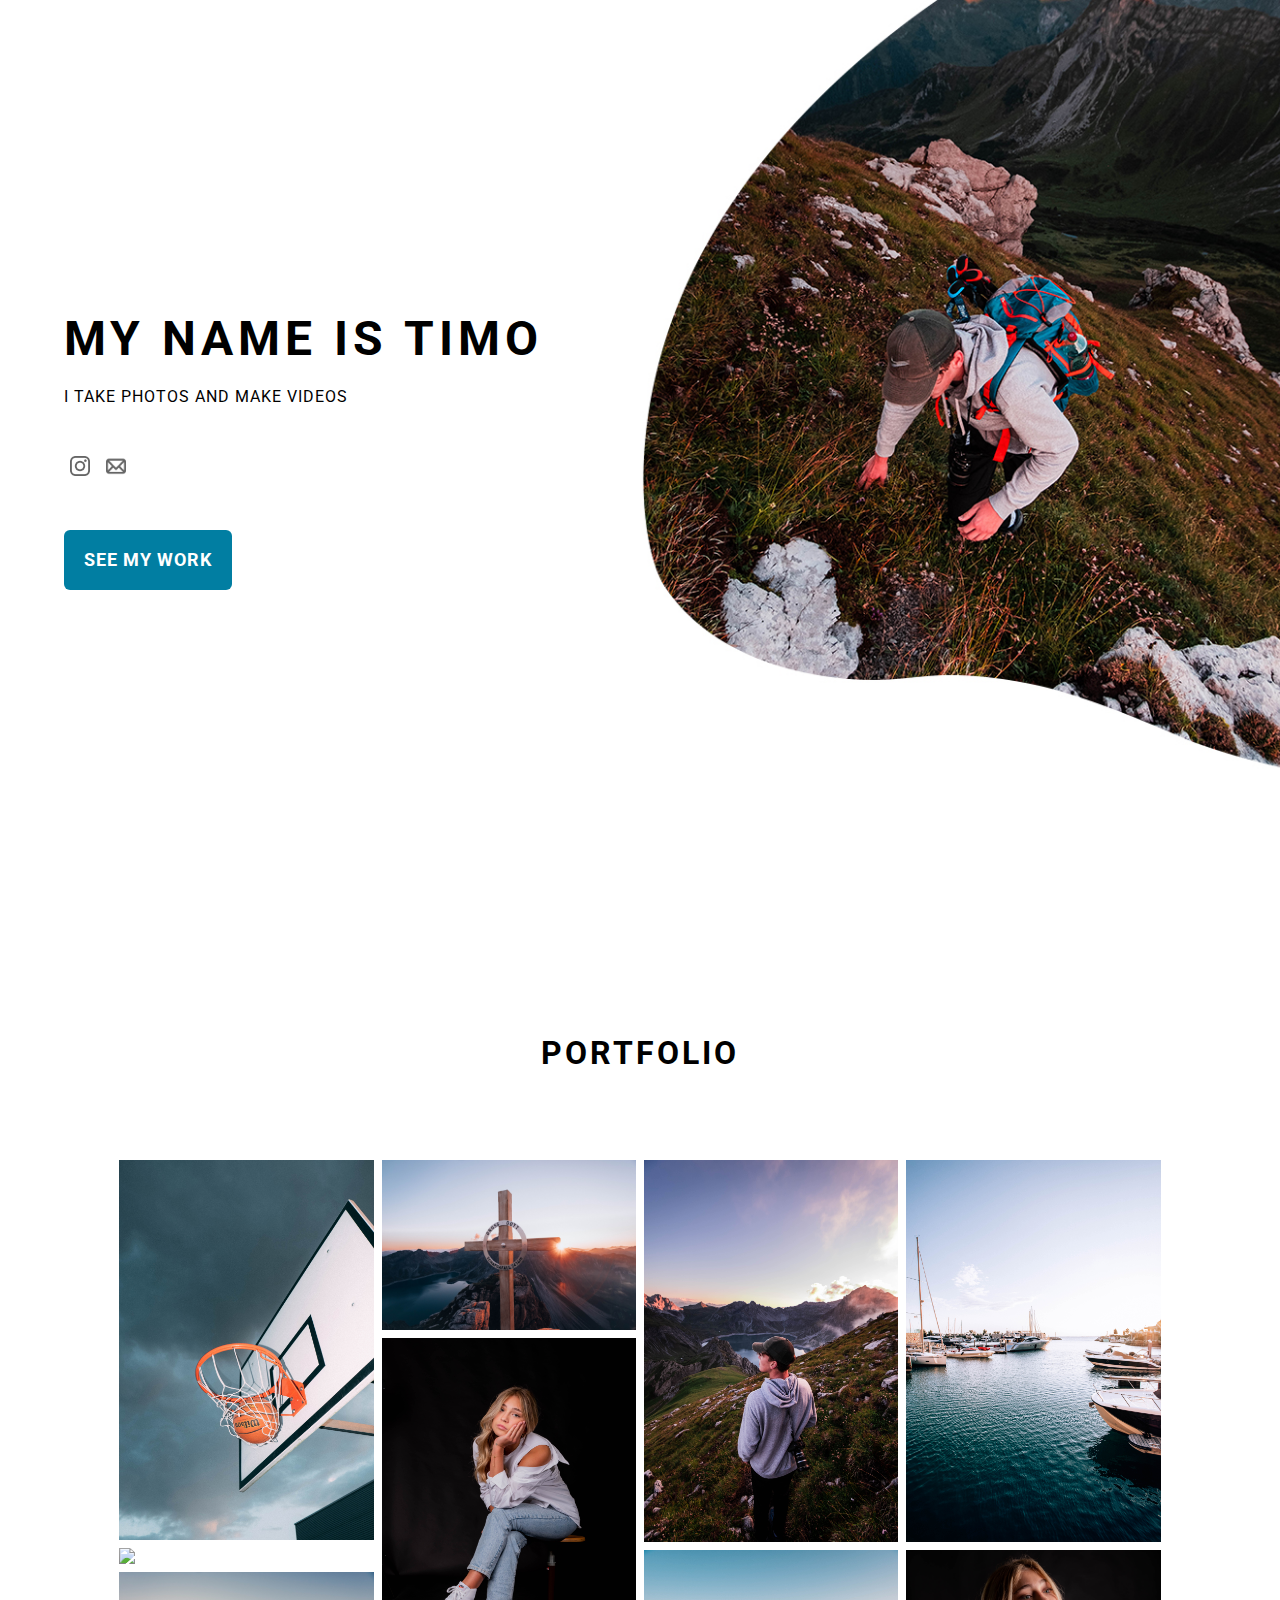
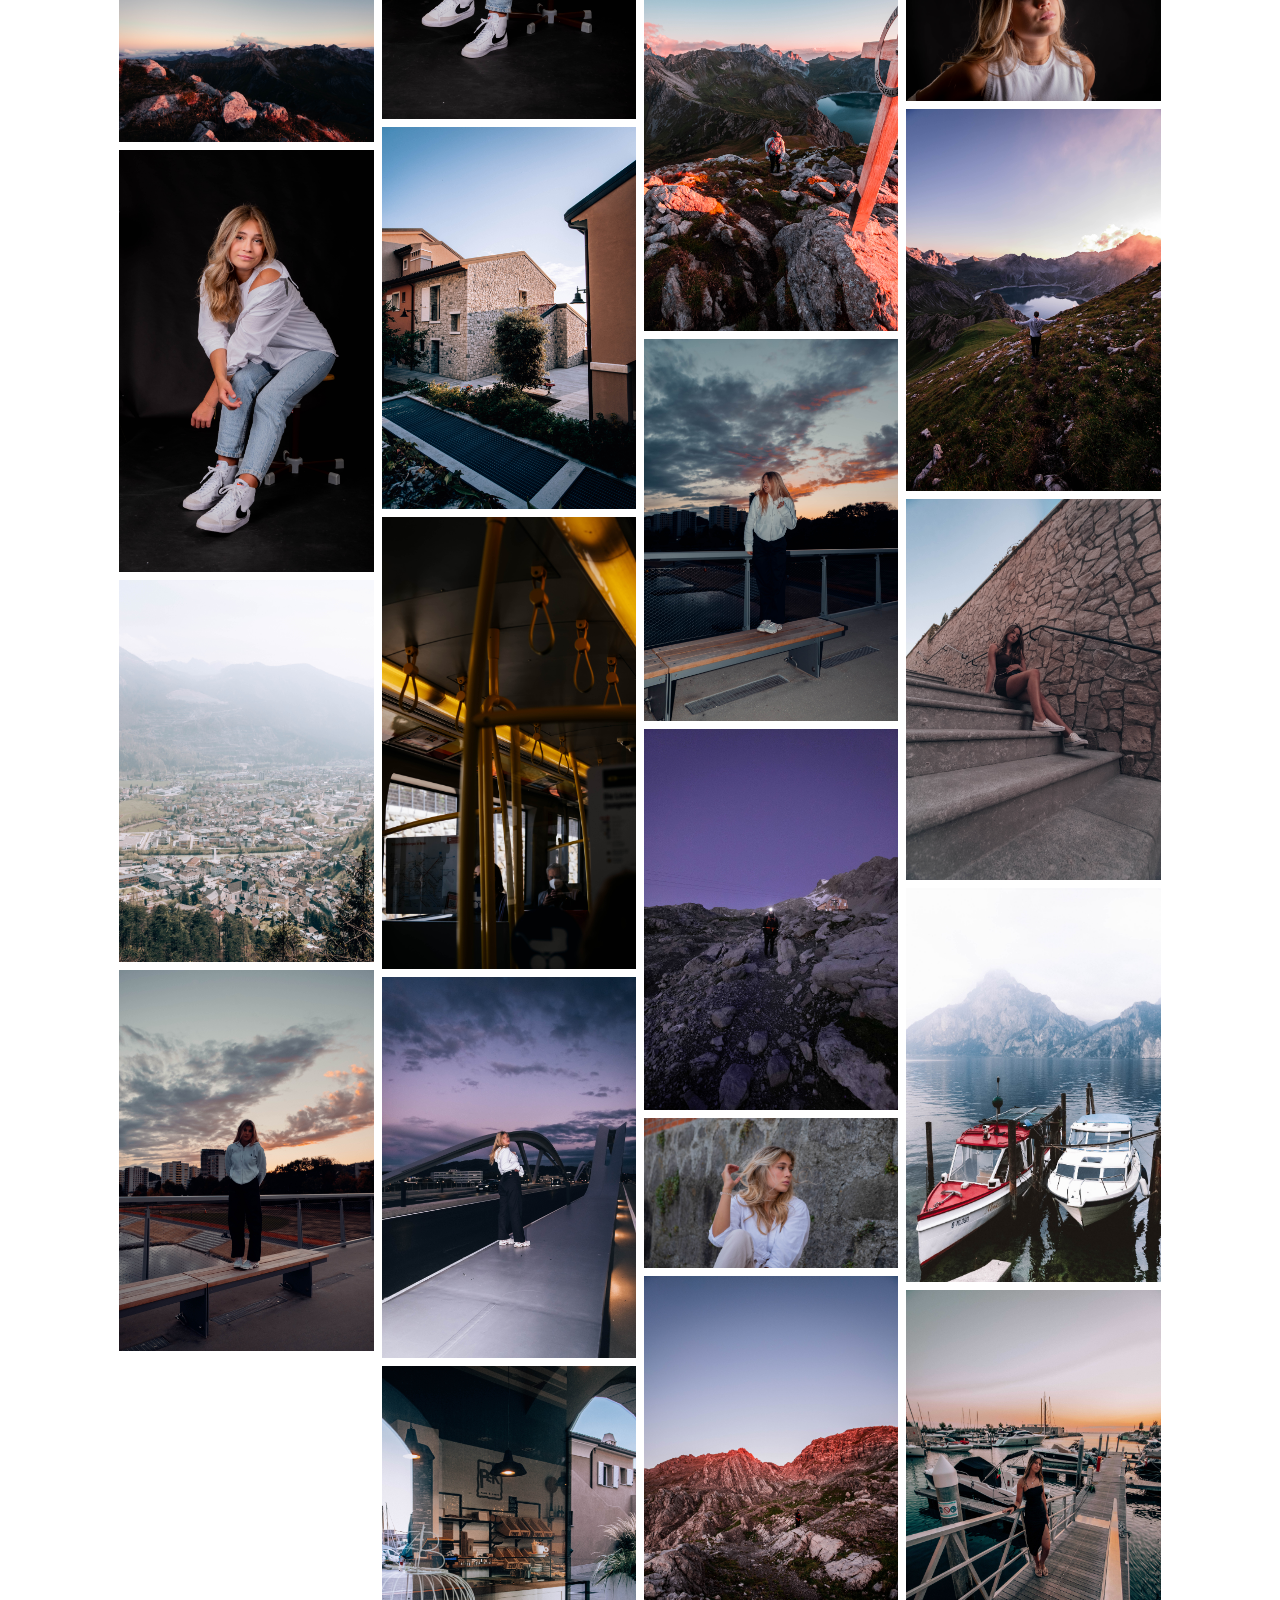
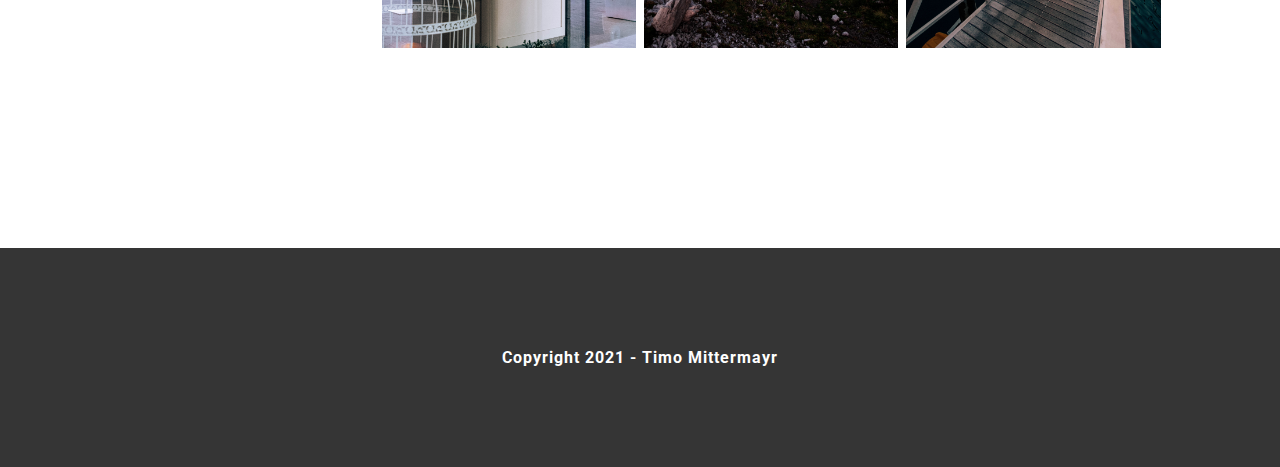
==== commit afedace7: "Added background image to smartphone view" ====
--- a/index.html
+++ b/index.html
@@ -9,12 +9,6 @@
     <link rel="icon" href="img/logo.png" type="image/x-icon">
 </head>
 <body>
-    <!--<div id="nav">
-        <div id="navh">
-            <a href="#portfoliodiv">Portfolio</a>
-            <a href="#contactme">Contact me</a>
-        </div>
-    </div>-->
     <div id="start">
         <div id="startdes">
             <h1>My name is Timo</h1>
@@ -29,9 +23,6 @@
     </div>
     <div id="portfoliodiv">
         <h1 class="headlines">PORTFOLIO</h1>
-        <!--<div id="videodiv">    
-            <video src="vids/luenersee_vid.mp4" id="vid1" poster="img/vid1_thumbnail.png" controls></video>
-        </div>-->
         <div class="row">
             <div class="column">
             <img src="img/10.jpg">
@@ -68,20 +59,6 @@
         </div>
         <div id="bottom"></div>
     </div>
-
-    <!--
-    <div id="contactme">
-        <h1 class="headlines">CONTACT ME</h1>
-        <form action="" id="form">
-            <input type="text" id="name" name="name" placeholder="Name"><br>
-            <input type="text" id="email" name="email" placeholder="E-mail"><br>
-            <textarea rows="8" cols="50" name="message" placeholder="Your message..."></textarea>
-            <input type="submit" value="Send" id="send">
-        </form>
-        <a href="mailto:timomittermayr.at">Email: timomittermayr@gmail.com</a>
-        <a href="https://www.instagram.com/timo.mittermayr/">Instagram: timo.mittermayr</a>
-    </div>-->
-
     <footer>
         <h4>Copyright 2021 - Timo Mittermayr</h4>
     </footer>
--- a/css/style.css
+++ b/css/style.css
@@ -33,6 +33,7 @@
 #startdes {
   margin-left: 10vw;
   text-transform: uppercase;
+  z-index: 10;
 }
 
 #startdes h4 {
@@ -71,6 +72,7 @@
   right: 0;
   top: 0;
   height: 100vh;
+  z-index: 1;
 }
 
 #startimg2 {
@@ -281,16 +283,29 @@
     }
   }
 
-  @media screen and (max-width: 1600px) {
+  @media screen and (max-width: 1500px) {
     #startimg {
       width: 50vw;
       height: auto;
     }
   }
 
-  @media screen and (max-width: 1450px) {
+  @media screen and (max-width: 1100px) {
     #startimg {
       opacity: 0;
+    }
+    #start {
+      background-image: url(../img/backgroundme.jpg);
+    }
+    #startdes {
+      color: white;
+    }
+    #socials {
+      opacity: 1;
+    }
+    #socials img {
+      filter: invert(1);
+      margin: 0 10px;
     }
   }
 
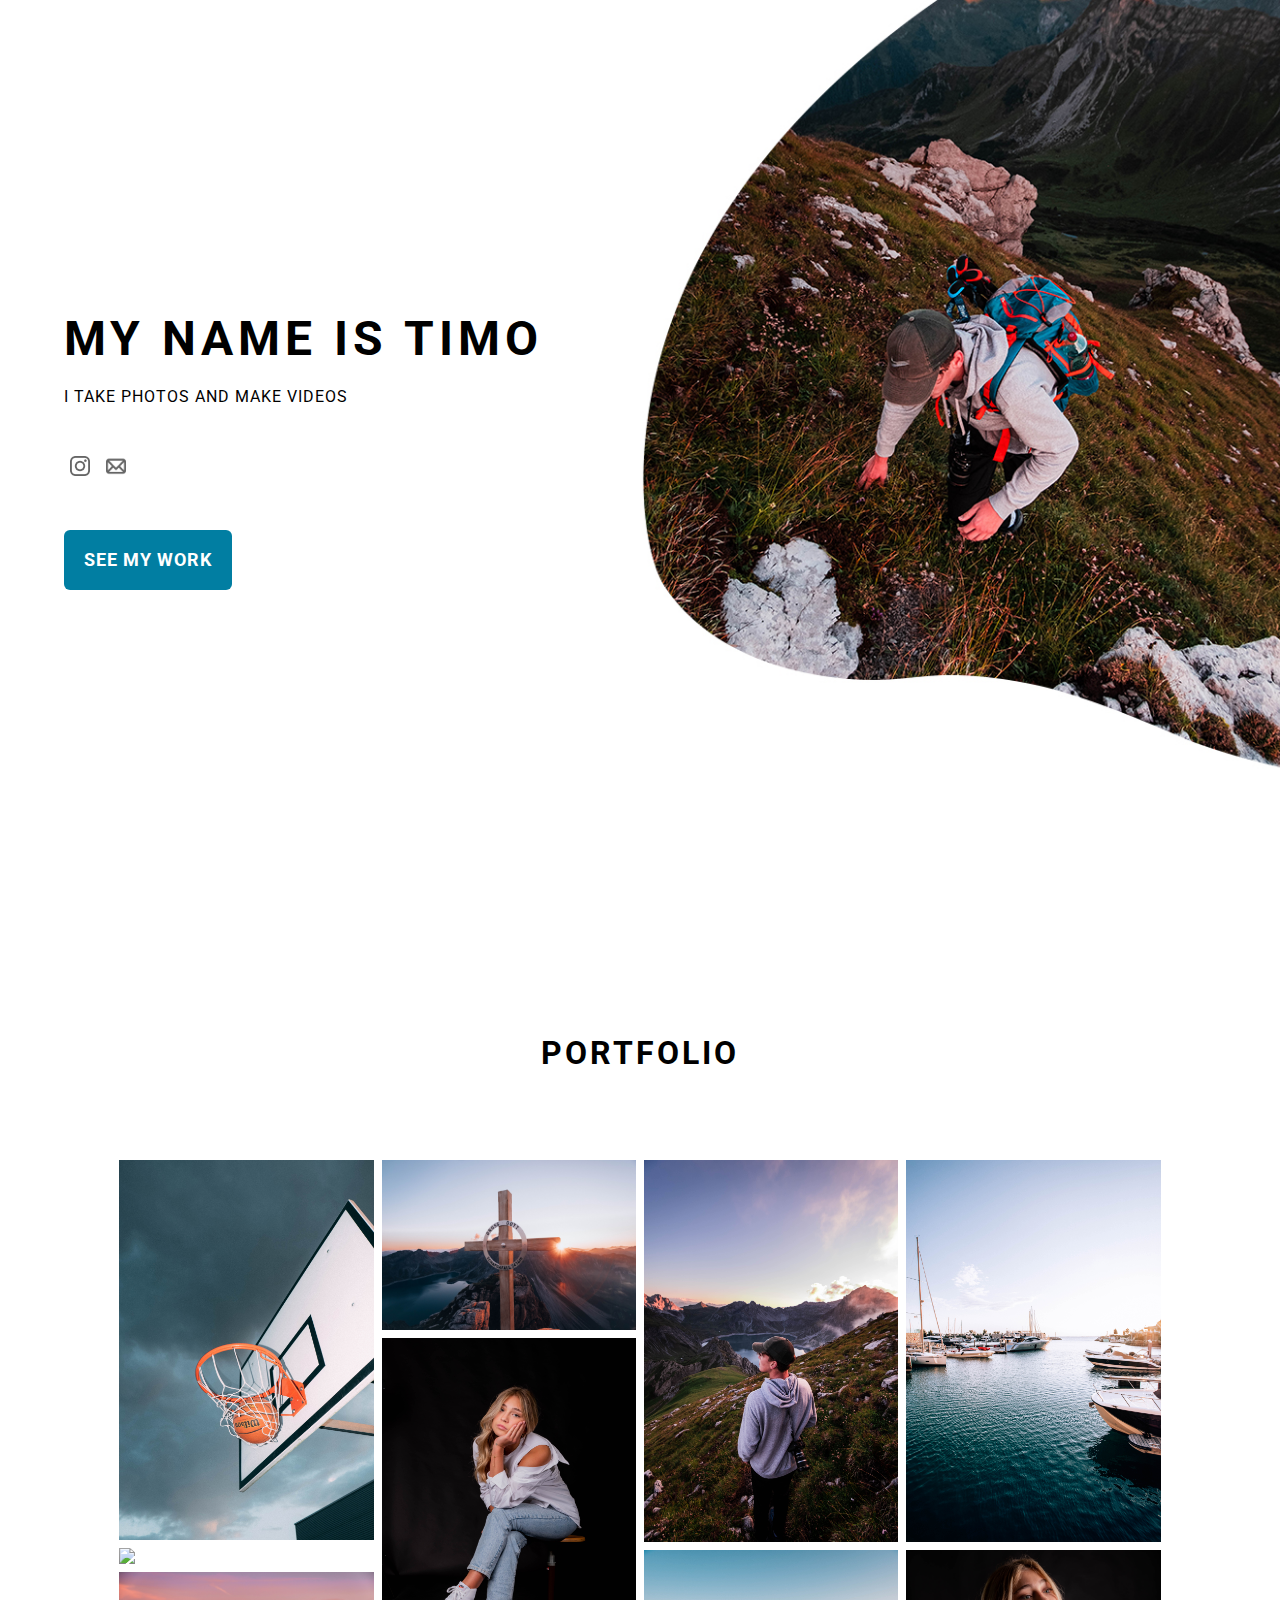
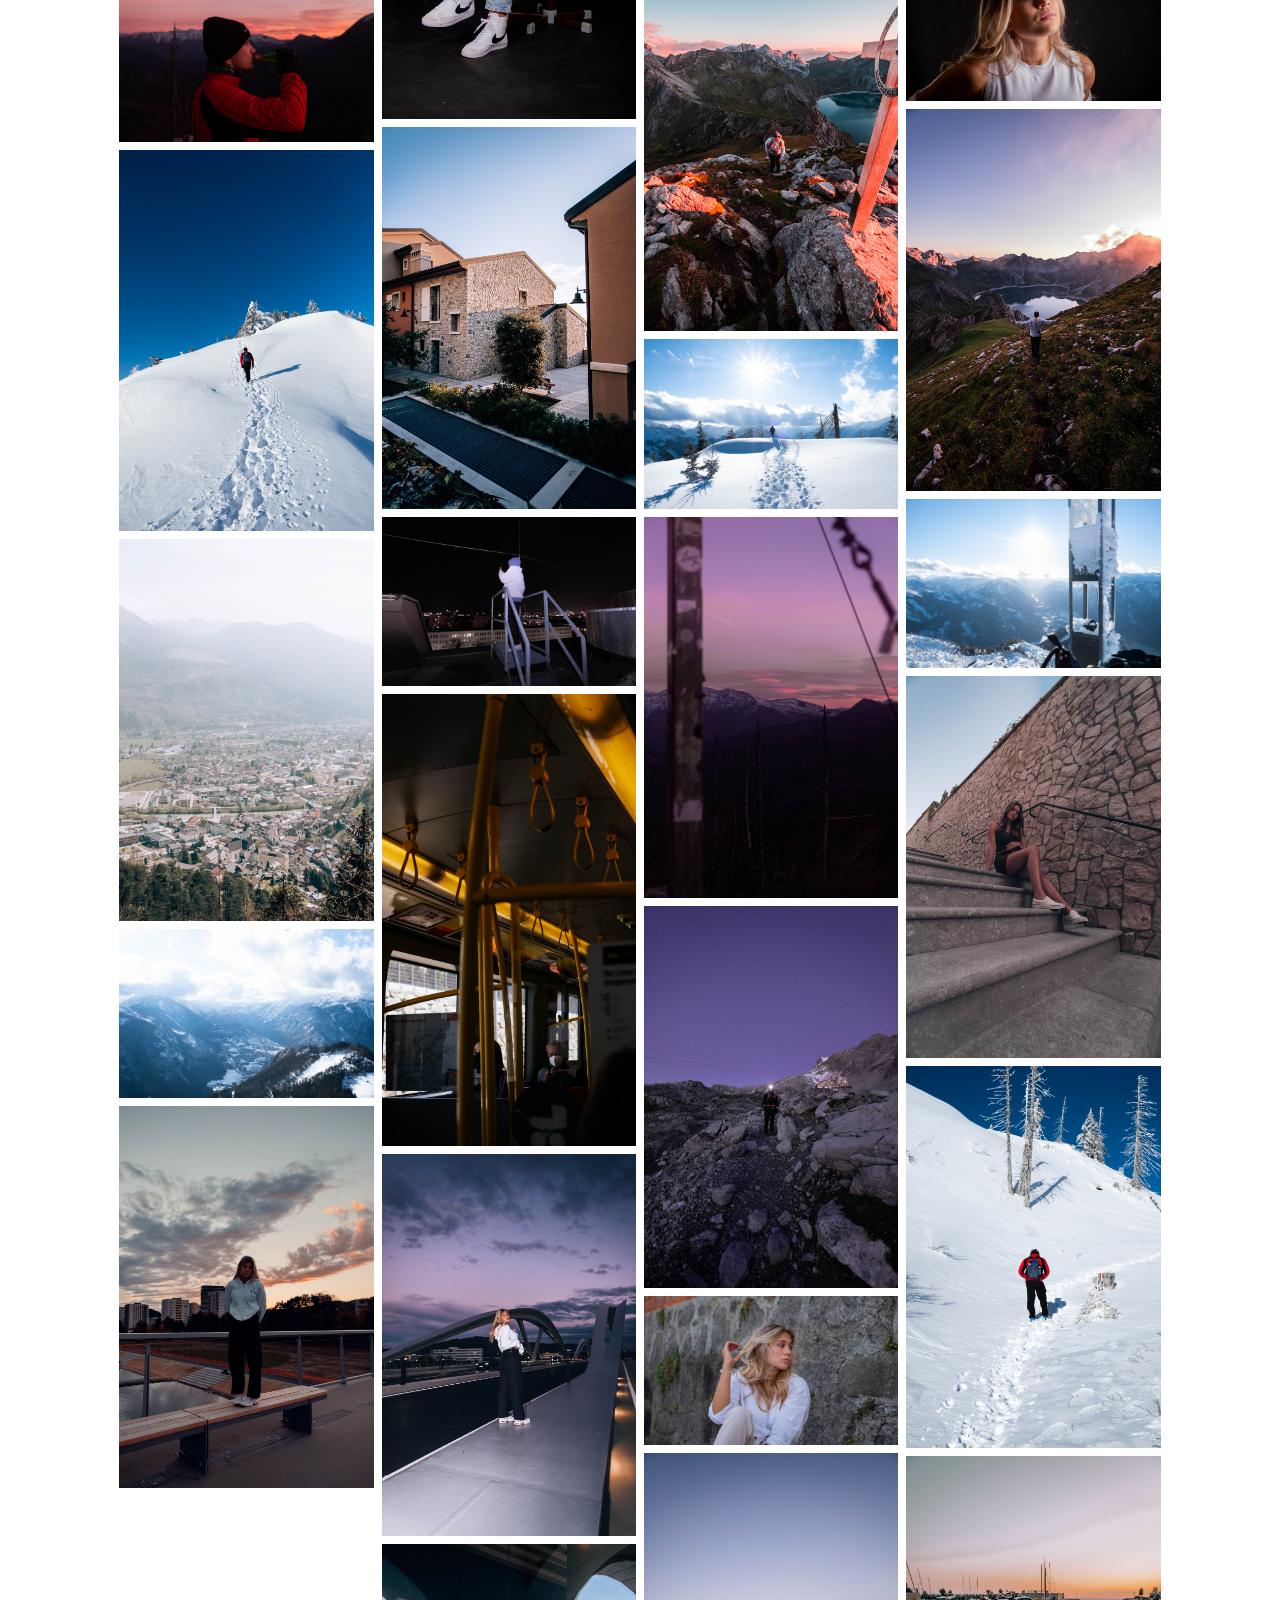
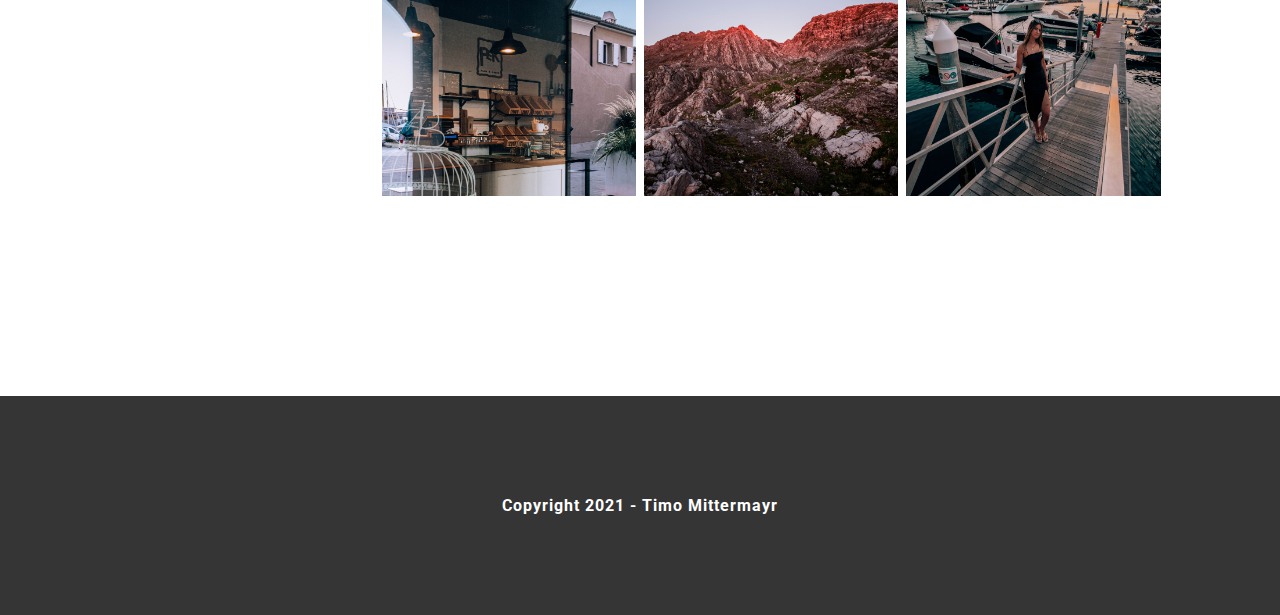
==== commit 87f75e5a: "Added new pictures and fixed the start image" ====
--- a/index.html
+++ b/index.html
@@ -19,7 +19,8 @@
             </div>
             <a href="#portfoliodiv"><button>See my work</button></a>
         </div>
-        <img src="img/rigth1.jpg" id="startimg">
+        <div id="startimg"></div>
+        <!--<img src="img/rigth1.jpg" id="startimg">-->
     </div>
     <div id="portfoliodiv">
         <h1 class="headlines">PORTFOLIO</h1>
@@ -30,12 +31,14 @@
             <img src="img/20.jpg">
             <img src="img/7.jpg">
             <img src="img/27.jpg">
+            <img src="img/29.jpg">
             <img src="img/2.jpg">
             </div>
             <div class="column">
                 <img src="img/19.jpg">
                 <img src="img/8.jpg">
                 <img src="img/11.jpg">
+                <img src="img/28.jpg">
                 <img src="img/1.jpg">
                 <img src="img/23.jpg">
                 <img src="img/13.jpg">
@@ -43,6 +46,7 @@
             <div class="column">
                 <img src="img/16.jpg">
                 <img src="img/18.jpg">
+                <img src="img/30.jpg">
                 <img src="img/4.jpg">
                 <img src="img/22.jpg">
                 <img src="img/3.jpg">
@@ -52,6 +56,7 @@
                 <img src="img/12.jpg">
                 <img src="img/9.jpg">
                 <img src="img/15.jpg">
+                <img src="img/31.jpg">
                 <img src="img/24.jpg">
                 <img src="img/26.jpg">
                 <img src="img/14.jpg">
--- a/css/style.css
+++ b/css/style.css
@@ -68,9 +68,14 @@
 }
 
 #startimg {
+  background-image: url(../img/rigth1.jpg);
+  background-repeat: no-repeat;
+  background-size: contain;
+  background-position: right 0px top 0px;
   position: absolute;
   right: 0;
   top: 0;
+  width: 50vw;
   height: 100vh;
   z-index: 1;
 }
@@ -144,7 +149,7 @@
   width: 100%;
   height: 200px;
   background-color: white;
-  margin-top: -100px;
+  margin-top: -130px;
   z-index: 99;
   position: relative;
 }
@@ -286,6 +291,7 @@
   @media screen and (max-width: 1500px) {
     #startimg {
       width: 50vw;
+      height: 100vh !important;
       height: auto;
     }
   }
